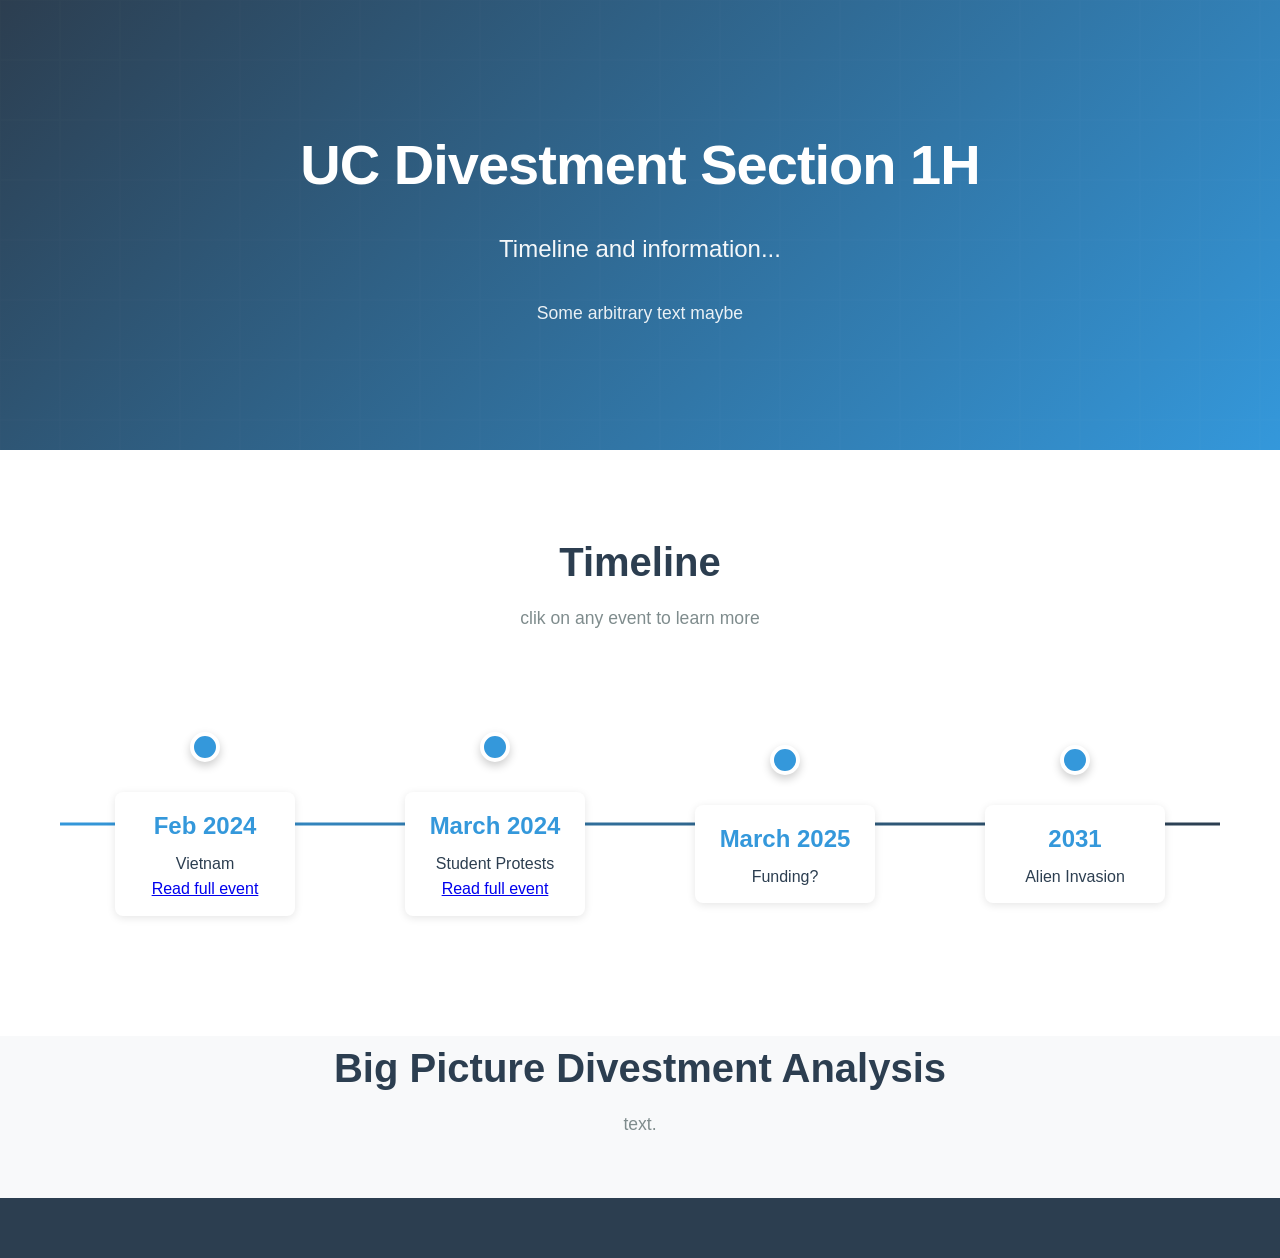
==== index.html @ b1de0f7b "test deploy" ====
<!doctype html>
<html lang="en">
  <head>
    <meta charset="UTF-8" />
    <link rel="icon" type="image/svg+xml" href="/vite.svg" />
    <meta name="viewport" content="width=device-width, initial-scale=1.0" />
    <title>UC Divestment History Project</title>
    <link rel="stylesheet" href="css/style.css" />
  </head>
  <body>
    <!-- Hero Section -->
    <section class="hero">
      <div class="hero-content">
        <h1 class="hero-title">UC Divestment Section 1H</h1>
        <h2 class="hero-subtitle">Timeline and information...</h2>
        <p class="hero-description">
          Some arbitrary text maybe
        </p>
      </div>
    </section>

    <!-- Timeline Section -->
    <section class="timeline-section">
      <div class="container">
        <h2 class="section-title">Timeline</h2>
        <p class="section-subtitle">clik on any event to learn more</p>

        <!-- Timeline Container -->
        <div class="timeline">
          <!-- Timeline Line -->
          <div class="timeline-line"></div>

          <!-- Timeline Events -->
          <div class="timeline-events">
            <!-- Event 1 -->
            <div class="timeline-event" data-year="2014" data-id="1">

              <div class="event-dot"></div>
              <div class="event-content">
                <div class="event-year">Feb 2024</div>
                <div class="event-title">Vietnam</div>
                <p class="event-description">
                 
                  <a href="events/Vietnam.html" class="event-link">Read full event</a>
                </p>
              </div>
            </div>

            <!-- Event 2 -->
            <div class="timeline-event" data-year="2015" data-id="2">
              <div class="event-dot"></div>
              <div class="event-content">
                <div class="event-year">March 2024</div>
                <div class="event-title">Student Protests</div>
                <p class="event-description">
                 
                  <a href="events/ucla-2024.html" class="event-link">Read full event</a>
                </p>
              </div>
            </div>

            <!-- Event 3 -->
            <div class="timeline-event" data-year="2016" data-id="3">
              <div class="event-dot"></div>
              <div class="event-content">
                <div class="event-year">March 2025</div>
                <div class="event-title">Funding?</div>
              </div>
            </div>

            <!-- Event 4 -->
            <div class="timeline-event" data-year="2017" data-id="4">
              <div class="event-dot"></div>
              <div class="event-content">
                <div class="event-year">2031</div>
                <div class="event-title">Alien Invasion</div>
              </div>
            </div>
          </div>
        </div>
      </div>
    </section>

    <!-- Modal for Event Details -->
    <div class="modal" id="eventModal">
      <div class="modal-content">
        <span class="modal-close">&times;</span>
        <h3 class="modal-title" id="modalTitle"></h3>
        <p class="modal-year" id="modalYear"></p>
        <div class="modal-body" id="modalBody"></div>
      </div>
    </div>

    
    <!-- Articles Section -->
    <section class="articles-section">
      <div class="container">
        <h2 class="section-title">Big Picture Divestment Analysis</h2>
        <p class="section-subtitle">text.</p>

        <div class="articles-grid">
          <!-- Article 1 -->
          
        </div>
      </div>
    </section>
    <!-- Footer -->
    <footer class="footer">
      <div class="container">
        <p></p>
      </div>
    </footer>

    <script src="js/script.js"></script>
  </body>
</html>
---- css/style.css ----
/* ===================================
   Global Styles & Reset
   =================================== */

* {
  margin: 0;
  padding: 0;
  box-sizing: border-box;
}

body {
  font-family: 'Segoe UI', Tahoma, Geneva, Verdana, sans-serif;
  line-height: 1.6;
  color: #333;
  background-color: #f8f9fa;
}

.container {
  max-width: 1200px;
  margin: 0 auto;
  padding: 0 20px;
}

/* ===================================
   Hero Section
   =================================== */

.hero {
  background: linear-gradient(135deg, #2c3e50 0%, #3498db 100%);
  color: white;
  padding: 120px 20px;
  text-align: center;
  position: relative;
  overflow: hidden;
}

.hero::before {
  content: '';
  position: absolute;
  top: 0;
  left: 0;
  right: 0;
  bottom: 0;
  background: url('data:image/svg+xml,<svg width="60" height="60" xmlns="http://www.w3.org/2000/svg"><rect width="60" height="60" fill="none" stroke="rgba(255,255,255,0.05)" stroke-width="1"/></svg>');
  opacity: 0.3;
}

.hero-content {
  position: relative;
  z-index: 1;
  max-width: 800px;
  margin: 0 auto;
}

.hero-title {
  font-size: 3.5rem;
  font-weight: 700;
  margin-bottom: 20px;
  letter-spacing: -1px;
}

.hero-subtitle {
  font-size: 1.5rem;
  font-weight: 300;
  margin-bottom: 30px;
  opacity: 0.95;
}

.hero-description {
  font-size: 1.1rem;
  line-height: 1.8;
  opacity: 0.9;
  max-width: 700px;
  margin: 0 auto;
}

/* ===================================
   Timeline Section
   =================================== */

.timeline-section {
  padding: 80px 20px;
  background-color: white;
}

.section-title {
  font-size: 2.5rem;
  text-align: center;
  color: #2c3e50;
  margin-bottom: 10px;
}

.section-subtitle {
  text-align: center;
  color: #7f8c8d;
  margin-bottom: 60px;
  font-size: 1.1rem;
}

/* Timeline Container */
.timeline {
  position: relative;
  padding: 40px 0;
  margin-top: 40px;
}

/* Horizontal Timeline Line */
.timeline-line {
  position: absolute;
  top: 50%;
  left: 0;
  right: 0;
  height: 3px;
  background: linear-gradient(90deg, #3498db 0%, #2c3e50 100%);
  transform: translateY(-50%);
  z-index: 1;
}

/* Timeline Events Container */
.timeline-events {
  display: flex;
  justify-content: space-between;
  align-items: center;
  position: relative;
  z-index: 2;
}

/* Individual Timeline Event */
.timeline-event {
  flex: 1;
  display: flex;
  flex-direction: column;
  align-items: center;
  cursor: pointer;
  transition: transform 0.3s ease;
  position: relative;
}

.timeline-event:hover {
  transform: translateY(-10px);
}

/* Event Dot (Circle) */
.event-dot {
  width: 30px;
  height: 30px;
  background-color: #3498db;
  border: 4px solid white;
  border-radius: 50%;
  box-shadow: 0 4px 10px rgba(0, 0, 0, 0.2);
  transition: all 0.3s ease;
  position: relative;
  z-index: 3;
}

.timeline-event:hover .event-dot {
  width: 40px;
  height: 40px;
  background-color: #2c3e50;
  box-shadow: 0 6px 20px rgba(0, 0, 0, 0.3);
}

.timeline-event.active .event-dot {
  width: 40px;
  height: 40px;
  background-color: #e74c3c;
  animation: pulse 1.5s infinite;
}

/* Event Content */
.event-content {
  margin-top: 30px;
  text-align: center;
  background-color: white;
  padding: 15px 20px;
  border-radius: 8px;
  box-shadow: 0 2px 8px rgba(0, 0, 0, 0.1);
  transition: all 0.3s ease;
  min-width: 180px;
}

.timeline-event:hover .event-content {
  box-shadow: 0 4px 16px rgba(0, 0, 0, 0.15);
  transform: scale(1.05);
}

.event-year {
  font-size: 1.5rem;
  font-weight: 700;
  color: #3498db;
  margin-bottom: 8px;
}

.event-title {
  font-size: 1rem;
  color: #2c3e50;
  font-weight: 500;
  line-height: 1.4;
}

/* Pulse Animation */
@keyframes pulse {
  0%, 100% {
    box-shadow: 0 6px 20px rgba(231, 76, 60, 0.4);
  }
  50% {
    box-shadow: 0 6px 30px rgba(231, 76, 60, 0.7);
  }
}

/* ===================================
   Modal Styles
   =================================== */

.modal {
  display: none;
  position: fixed;
  z-index: 1000;
  left: 0;
  top: 0;
  width: 100%;
  height: 100%;
  background-color: rgba(0, 0, 0, 0.6);
  animation: fadeIn 0.3s ease;
}

.modal.show {
  display: flex;
  justify-content: center;
  align-items: center;
}

.modal-content {
  background-color: white;
  padding: 40px;
  border-radius: 12px;
  max-width: 600px;
  width: 90%;
  max-height: 80vh;
  overflow-y: auto;
  position: relative;
  animation: slideIn 0.3s ease;
  box-shadow: 0 10px 40px rgba(0, 0, 0, 0.3);
}

.modal-close {
  position: absolute;
  top: 15px;
  right: 25px;
  font-size: 2rem;
  font-weight: 300;
  color: #7f8c8d;
  cursor: pointer;
  transition: color 0.3s ease;
  line-height: 1;
}

.modal-close:hover {
  color: #2c3e50;
}

.modal-title {
  font-size: 2rem;
  color: #2c3e50;
  margin-bottom: 10px;
  padding-right: 30px;
}

.modal-year {
  font-size: 1.3rem;
  color: #3498db;
  font-weight: 600;
  margin-bottom: 20px;
}

.modal-body {
  font-size: 1.05rem;
  line-height: 1.8;
  color: #555;
}

.modal-body p {
  margin-bottom: 15px;
}

/* Modal Animations */
@keyframes fadeIn {
  from {
    opacity: 0;
  }
  to {
    opacity: 1;
  }
}

@keyframes slideIn {
  from {
    transform: translateY(-50px);
    opacity: 0;
  }
  to {
    transform: translateY(0);
    opacity: 1;
  }
}

/* ===================================
   Footer
   =================================== */

.footer {
  background-color: #2c3e50;
  color: white;
  text-align: center;
  padding: 30px 20px;
  margin-top: 60px;
}

.footer p {
  opacity: 0.8;
  font-size: 0.95rem;
}

/* ===================================
   Responsive Design
   =================================== */

/* Tablet Styles */
@media (max-width: 768px) {
  .hero-title {
    font-size: 2.5rem;
  }

  .hero-subtitle {
    font-size: 1.2rem;
  }

  .hero-description {
    font-size: 1rem;
  }

  .section-title {
    font-size: 2rem;
  }

  /* Vertical Timeline on Mobile */
  .timeline {
    padding: 20px 0;
  }

  .timeline-line {
    top: 0;
    left: 30px;
    right: auto;
    width: 3px;
    height: 100%;
    transform: none;
  }

  .timeline-events {
    flex-direction: column;
    align-items: flex-start;
    gap: 40px;
  }

  .timeline-event {
    flex-direction: row;
    align-items: flex-start;
    width: 100%;
  }

  .timeline-event:hover {
    transform: translateX(10px);
  }

  .event-dot {
    flex-shrink: 0;
    margin-left: 15px;
  }

  .event-content {
    margin-top: 0;
    margin-left: 30px;
    text-align: left;
    min-width: auto;
    flex: 1;
  }

  .modal-content {
    padding: 30px 25px;
  }

  .modal-title {
    font-size: 1.6rem;
  }
}

/* Mobile Styles */
@media (max-width: 480px) {
  .hero {
    padding: 80px 20px;
  }

  .hero-title {
    font-size: 2rem;
  }

  .hero-subtitle {
    font-size: 1.1rem;
  }

  .timeline-section {
    padding: 50px 15px;
  }

  .section-title {
    font-size: 1.8rem;
  }

  .event-year {
    font-size: 1.3rem;
  }

  .event-title {
    font-size: 0.9rem;
  }

  .modal-content {
    padding: 25px 20px;
    width: 95%;
  }
}
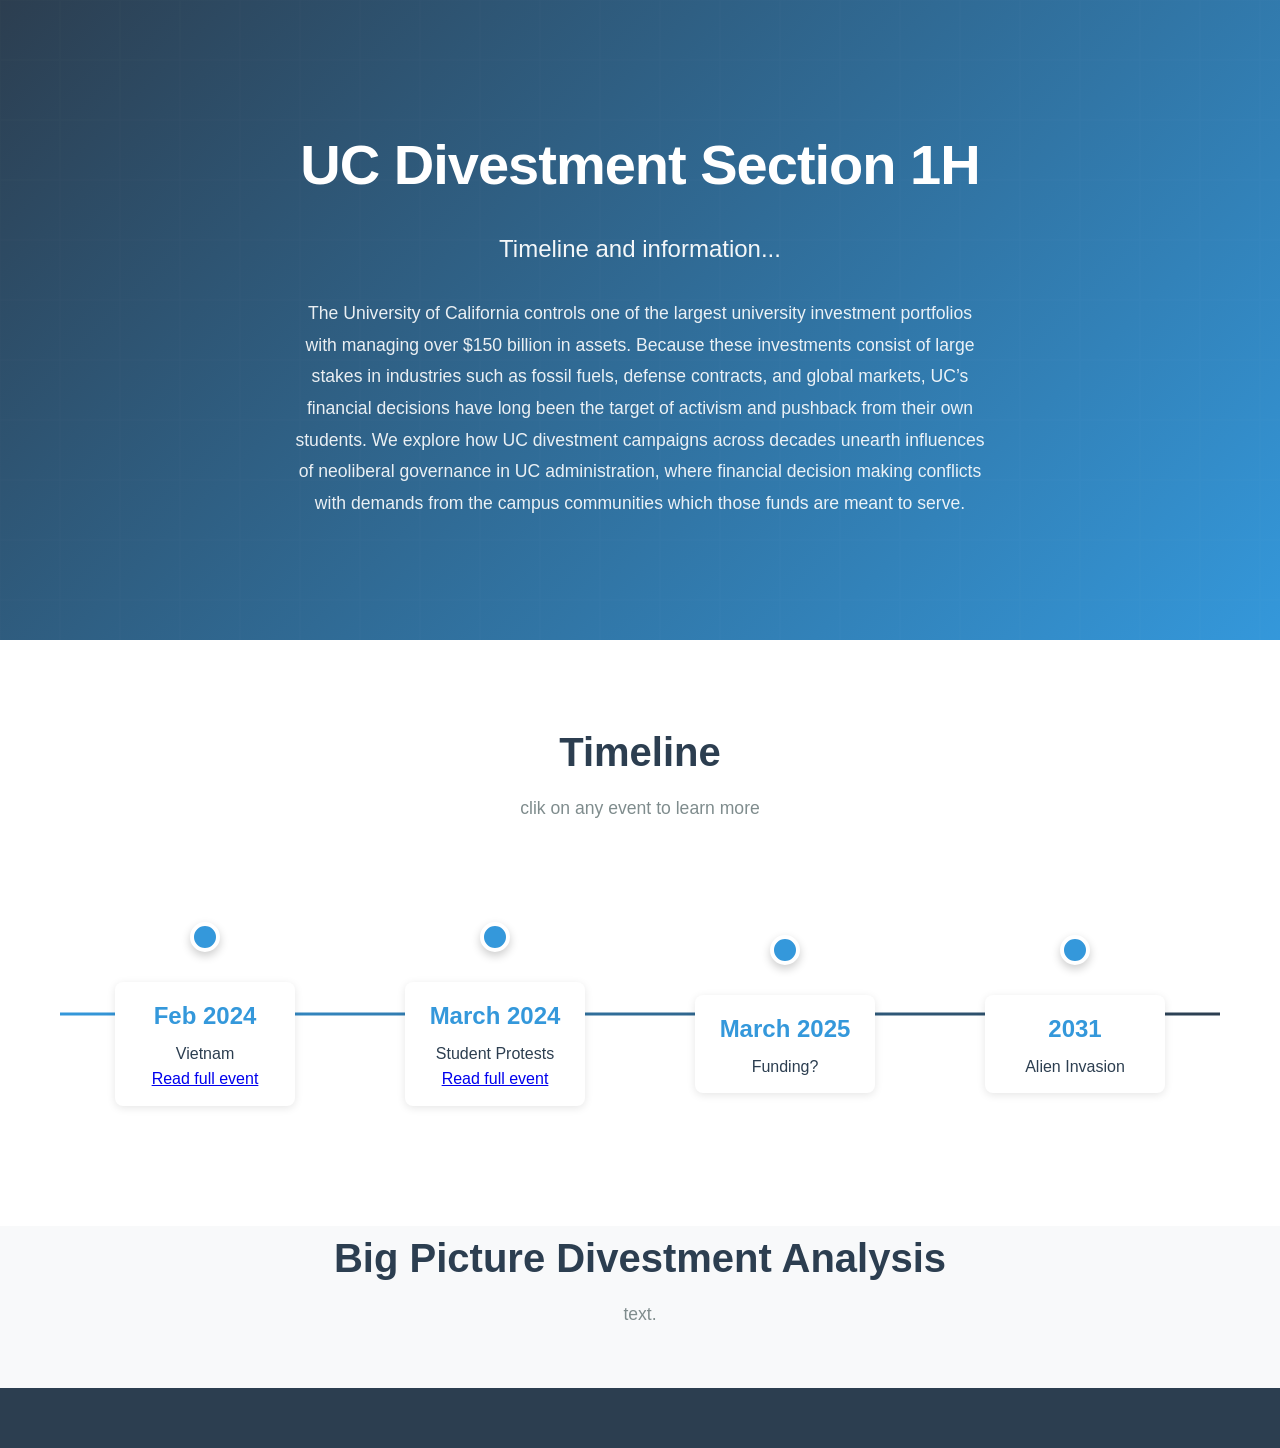
==== commit d4bf8ddb: "added a blurb" ====
--- a/index.html
+++ b/index.html
@@ -14,7 +14,9 @@
         <h1 class="hero-title">UC Divestment Section 1H</h1>
         <h2 class="hero-subtitle">Timeline and information...</h2>
         <p class="hero-description">
-          Some arbitrary text maybe
+          The University of California controls one of the largest university investment portfolios with managing over $150 billion in assets. 
+          Because these investments consist of large stakes in industries such as fossil fuels, defense contracts, and global markets, UC’s financial decisions have long been the target of activism and pushback from their own students. 
+          We explore how UC divestment campaigns across decades unearth influences of neoliberal governance in UC administration, where financial decision making conflicts with demands from the campus communities which those funds are meant to serve.
         </p>
       </div>
     </section>
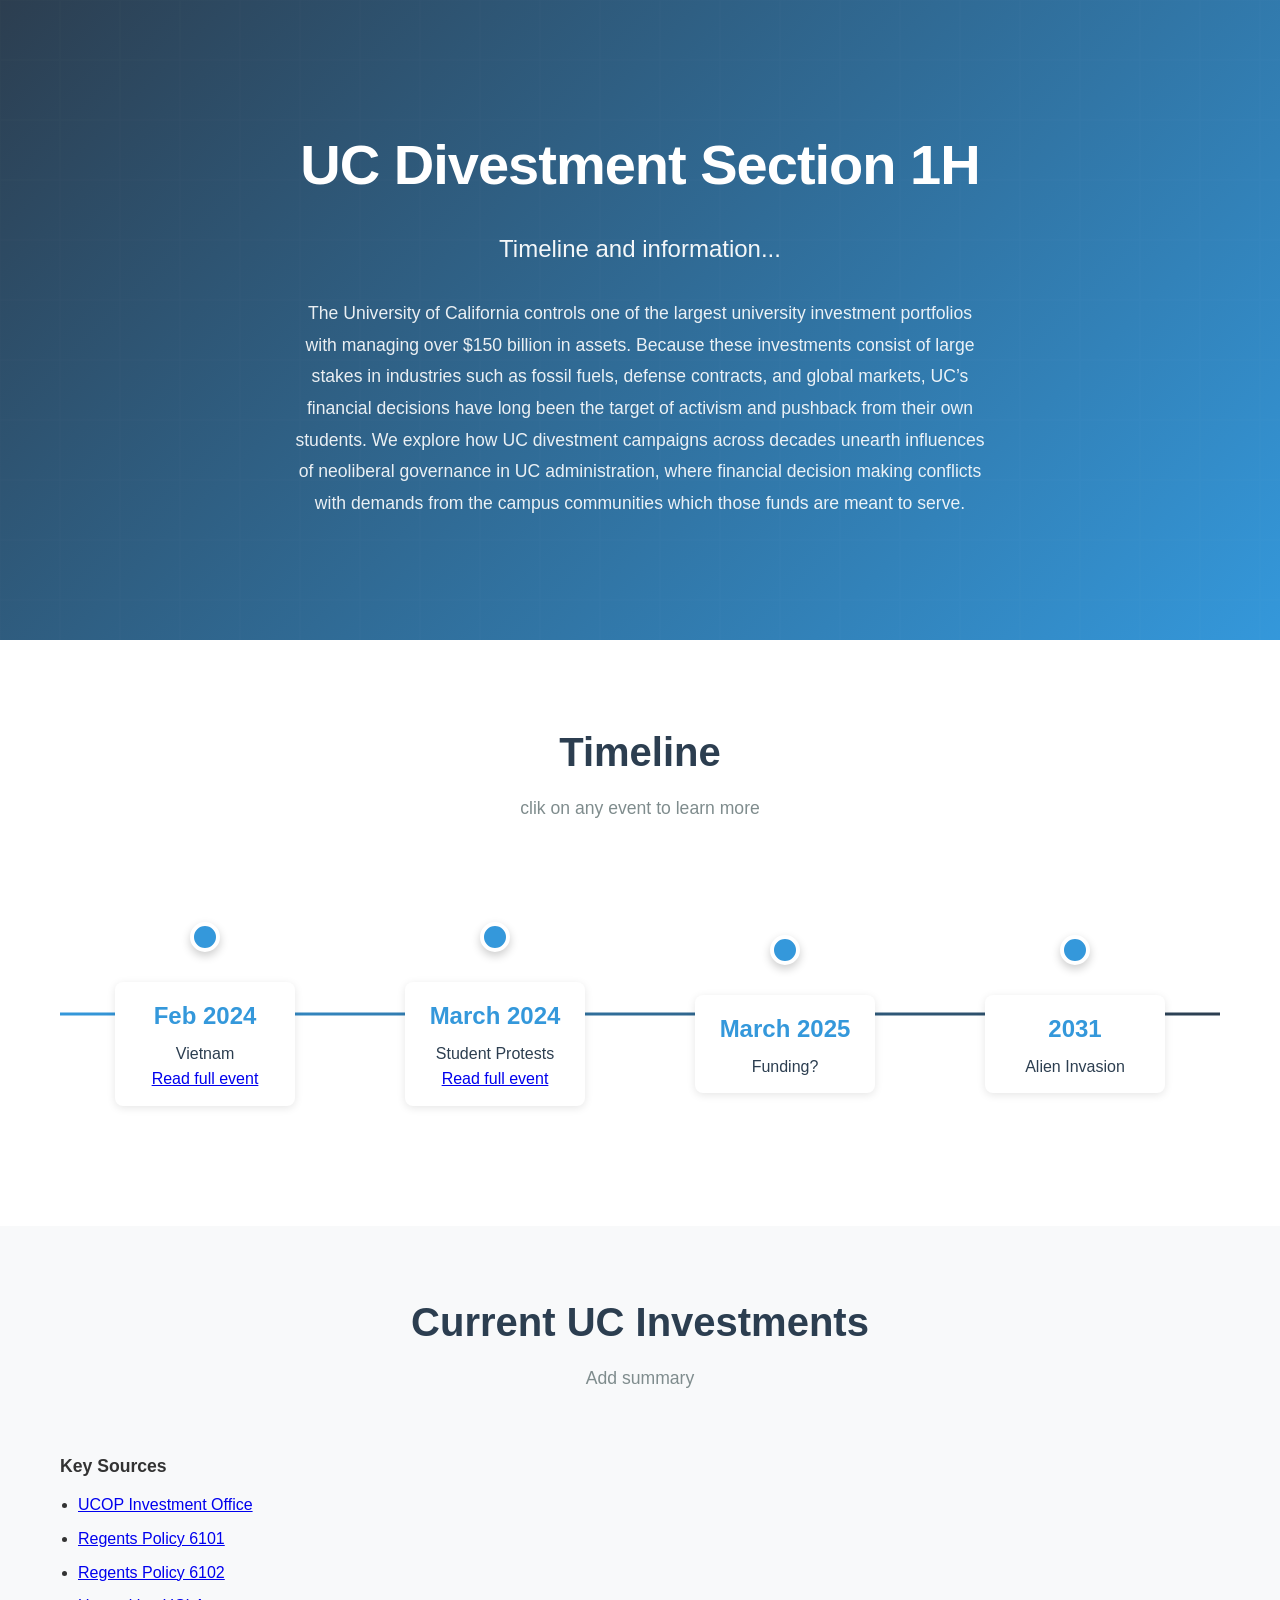
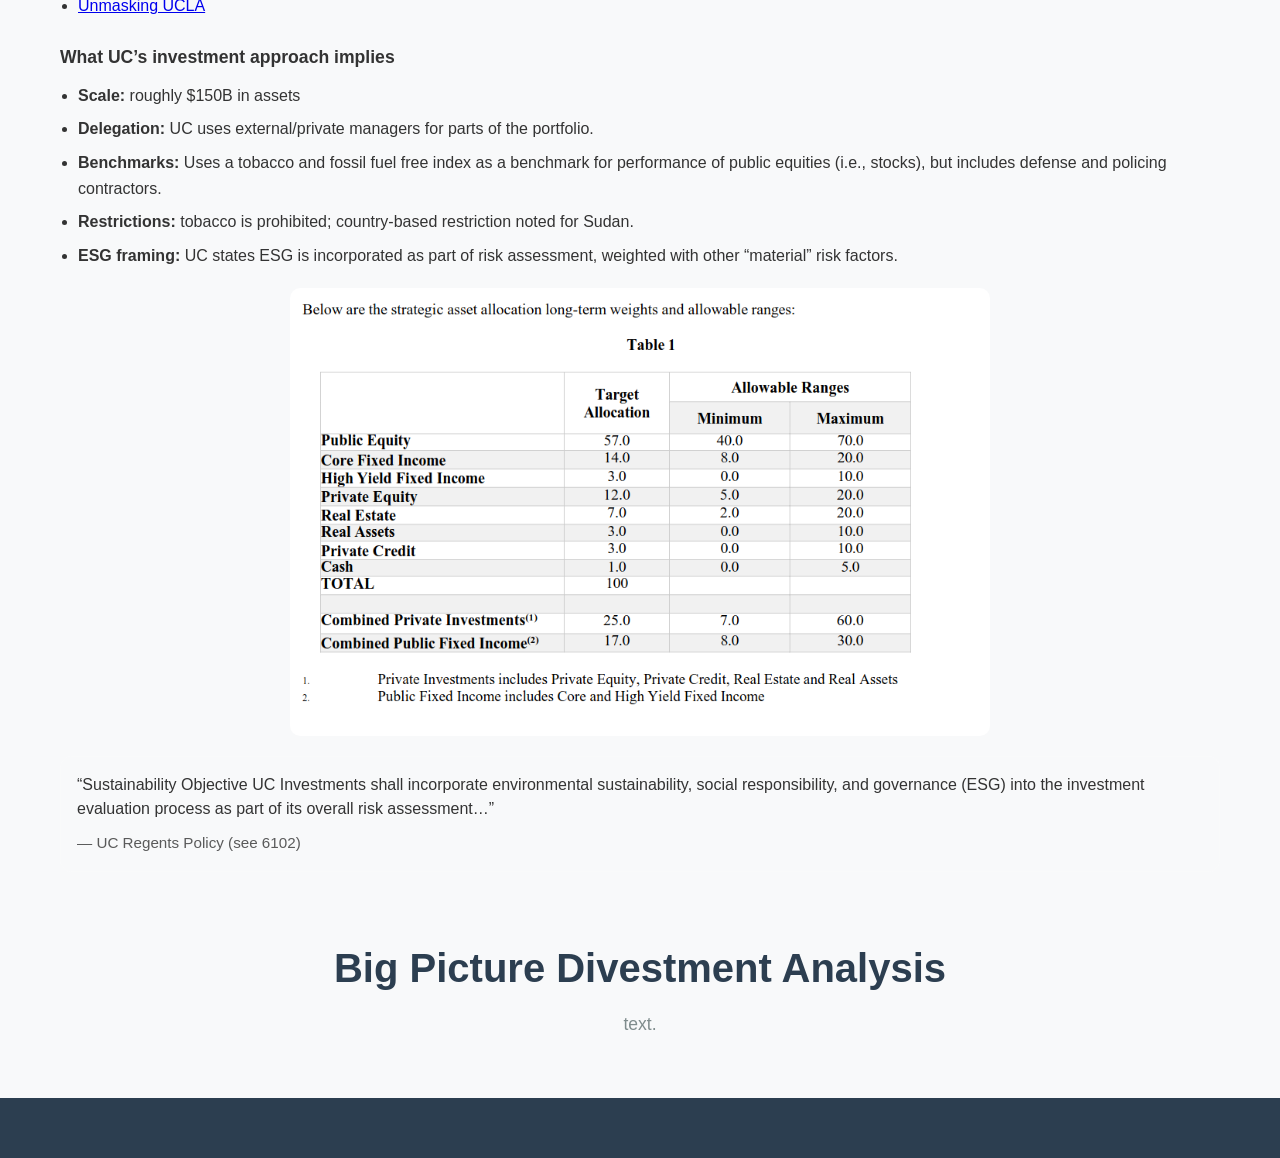
==== commit 44a960a2: "added current UC investments" ====
--- a/index.html
+++ b/index.html
@@ -56,7 +56,7 @@
                 <div class="event-title">Student Protests</div>
                 <p class="event-description">
                  
-                  <a href="events/ucla-2024.html" class="event-link">Read full event</a>
+                  <a href="events/Vietnam.html" class="event-link">Read full event</a>
                 </p>
               </div>
             </div>
@@ -93,6 +93,66 @@
       </div>
     </div>
 
+    <!-- Current UC Investments Section -->
+    <section class="investments-section" id="current-investments">
+      <div class="container">
+        <h2 class="section-title">Current UC Investments</h2>
+        <p class="section-subtitle">
+          Add summary
+        </p>
+
+        <div class="investments-sources">
+          <h3 class="mini-title">Key Sources</h3>
+          <ul class="source-list">
+            <li>
+              <a href="https://www.ucop.edu/investment-office/index.html" target="_blank" rel="noopener noreferrer">
+                UCOP Investment Office
+              </a>
+            </li>
+            <li>
+              <a href="https://regents.universityofcalifornia.edu/policies/6101.pdf" target="_blank" rel="noopener noreferrer">
+                Regents Policy 6101
+              </a>
+            </li>
+            <li>
+              <a href="https://regents.universityofcalifornia.edu/policies/6102.pdf" target="_blank" rel="noopener noreferrer">
+                Regents Policy 6102
+              </a>
+            </li>
+            <li>
+              <a href="https://unmaskingucla.org" target="_blank" rel="noopener noreferrer">
+                Unmasking UCLA
+              </a>
+            </li>
+          </ul>
+        </div>
+
+        <div class="investments-notes">
+          <h3 class="mini-title">What UC’s investment approach implies</h3>
+          <ul class="key-points">
+            <li><strong>Scale:</strong> roughly $150B in assets</li>
+            <li><strong>Delegation:</strong> UC uses external/private managers for parts of the portfolio.</li>
+            <li><strong>Benchmarks:</strong> Uses a tobacco and fossil fuel free index as a benchmark for performance of public equities (i.e., stocks), but includes defense and policing contractors.</li>
+            <li><strong>Restrictions:</strong> tobacco is prohibited; country-based restriction noted for Sudan.</li>
+            <li><strong>ESG framing:</strong> UC states ESG is incorporated as part of risk assessment, weighted with other “material” risk factors.</li>
+          </ul>
+          <img src="images/UCdivestlist.png" alt="CCCCC" class="article-image">
+
+
+          <div class="quote-box">
+            <p class="quote-text">
+              “Sustainability Objective UC Investments shall incorporate environmental sustainability, social responsibility,
+              and governance (ESG) into the investment evaluation process as part of its overall risk assessment…”
+            </p>
+            <p class="quote-cite">
+              — UC Regents Policy (see 6102)
+            </p>
+          </div>
+        </div>
+
+        
+      </div>
+    </section>
     
     <!-- Articles Section -->
     <section class="articles-section">
@@ -106,6 +166,9 @@
         </div>
       </div>
     </section>
+
+    
+
     <!-- Footer -->
     <footer class="footer">
       <div class="container">
--- a/css/style.css
+++ b/css/style.css
@@ -430,3 +430,86 @@
     width: 95%;
   }
 }
+
+
+.investments-section {
+  padding: 64px 0;
+}
+
+.mini-title {
+  margin: 24px 0 12px;
+  font-size: 1.1rem;
+}
+
+.source-list, .key-points {
+  margin: 10px 0 0;
+  padding-left: 18px;
+}
+
+.source-list li, .key-points li {
+  margin: 8px 0;
+}
+
+.quote-box {
+  margin-top: 18px;
+  padding: 16px;
+  border-radius: 12px;
+  border: 1px solid rgba(255, 255, 255, 0.12);
+  background: rgba(255, 255, 255, 0.04);
+}
+
+.quote-text {
+  margin: 0;
+  line-height: 1.5;
+}
+
+.quote-cite {
+  margin: 10px 0 0;
+  opacity: 0.8;
+  font-size: 0.95rem;
+}
+
+.table-wrap {
+  margin-top: 28px;
+}
+
+.table-scroll {
+  overflow-x: auto;
+  border-radius: 12px;
+  border: 1px solid rgba(255, 255, 255, 0.12);
+}
+
+.investments-table {
+  width: 100%;
+  border-collapse: collapse;
+  min-width: 720px; /* forces horizontal scroll on small screens */
+}
+
+.investments-table th,
+.investments-table td {
+  padding: 14px 14px;
+  vertical-align: top;
+  border-bottom: 1px solid rgba(255, 255, 255, 0.10);
+}
+
+.investments-table thead th {
+  position: sticky;
+  top: 0;
+  background: rgba(0, 0, 0, 0.35);
+  backdrop-filter: blur(6px);
+  text-align: left;
+}
+
+.table-note {
+  margin-top: 10px;
+  opacity: 0.8;
+  font-size: 0.95rem;
+}
+
+.article-image {
+  width: 100%;
+  max-width: 700px;
+  border-radius: 10px;
+  margin: 20px auto;
+  display: block;
+}
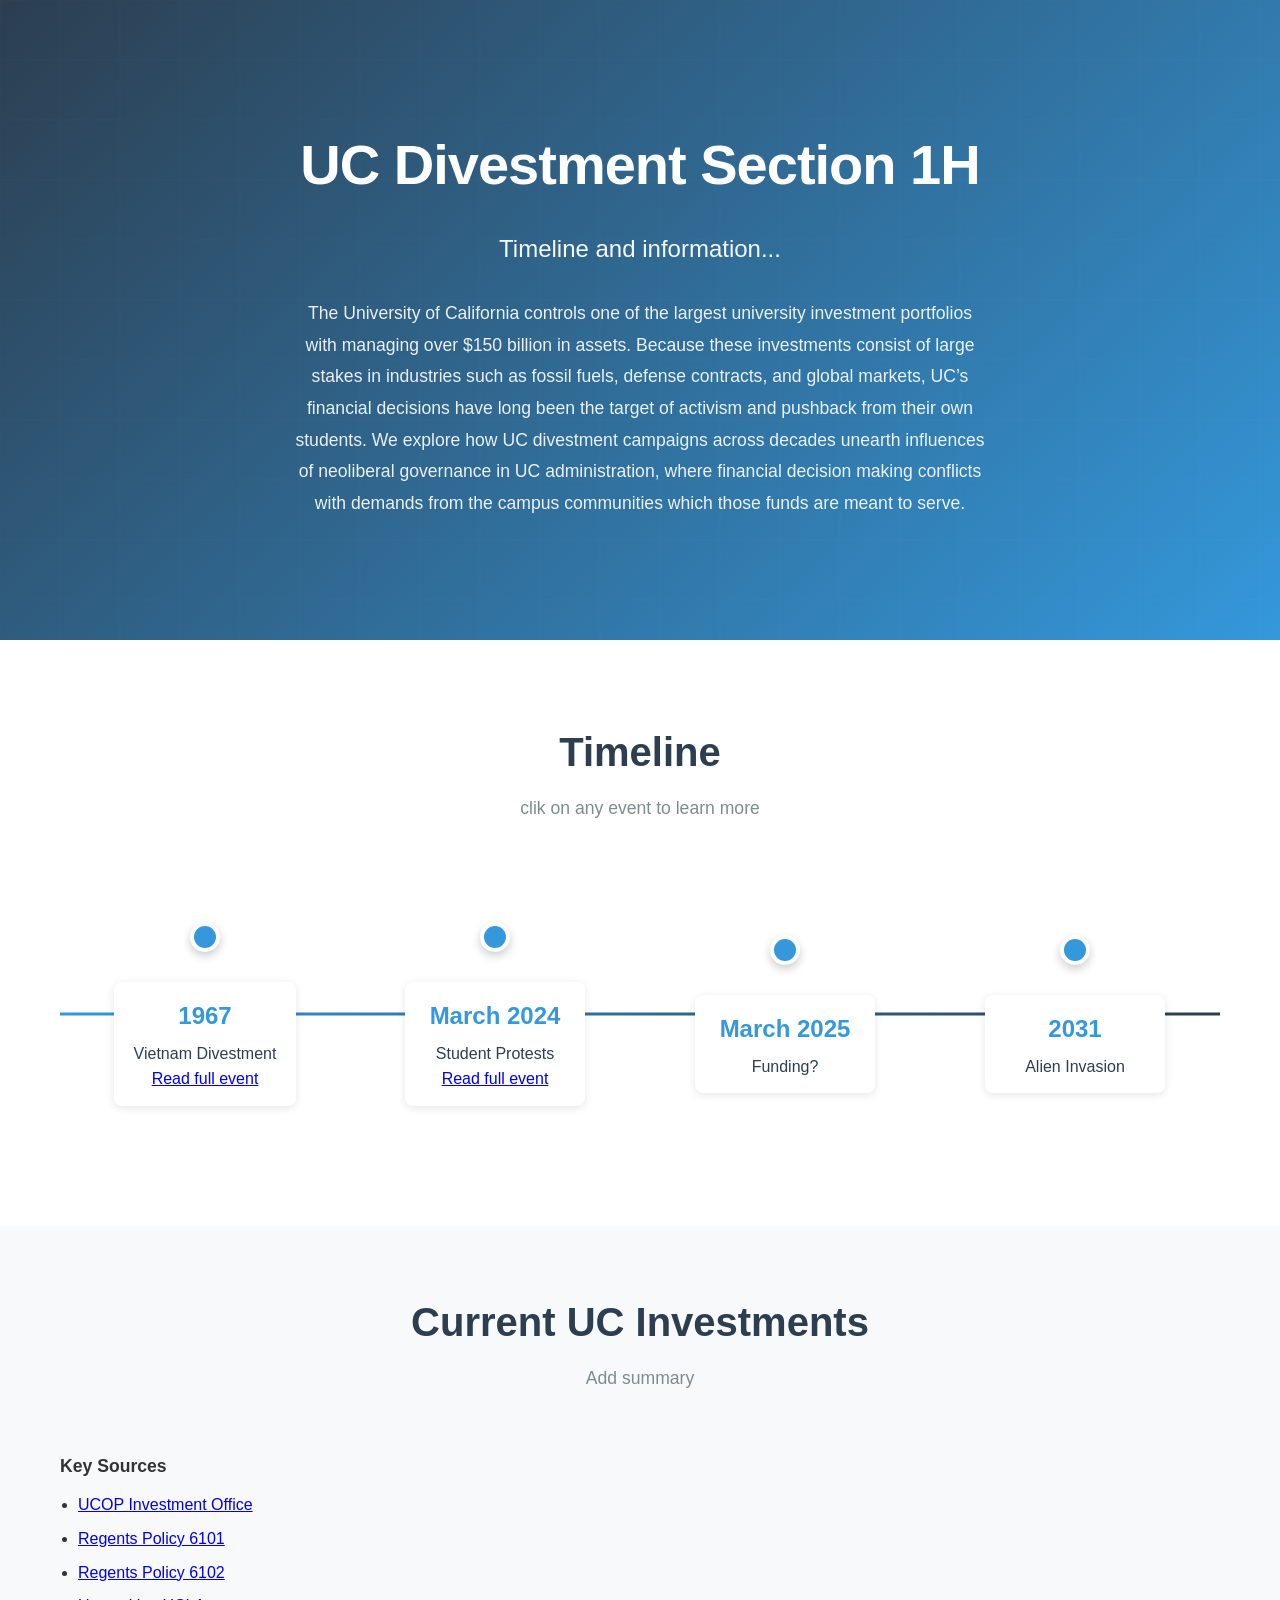
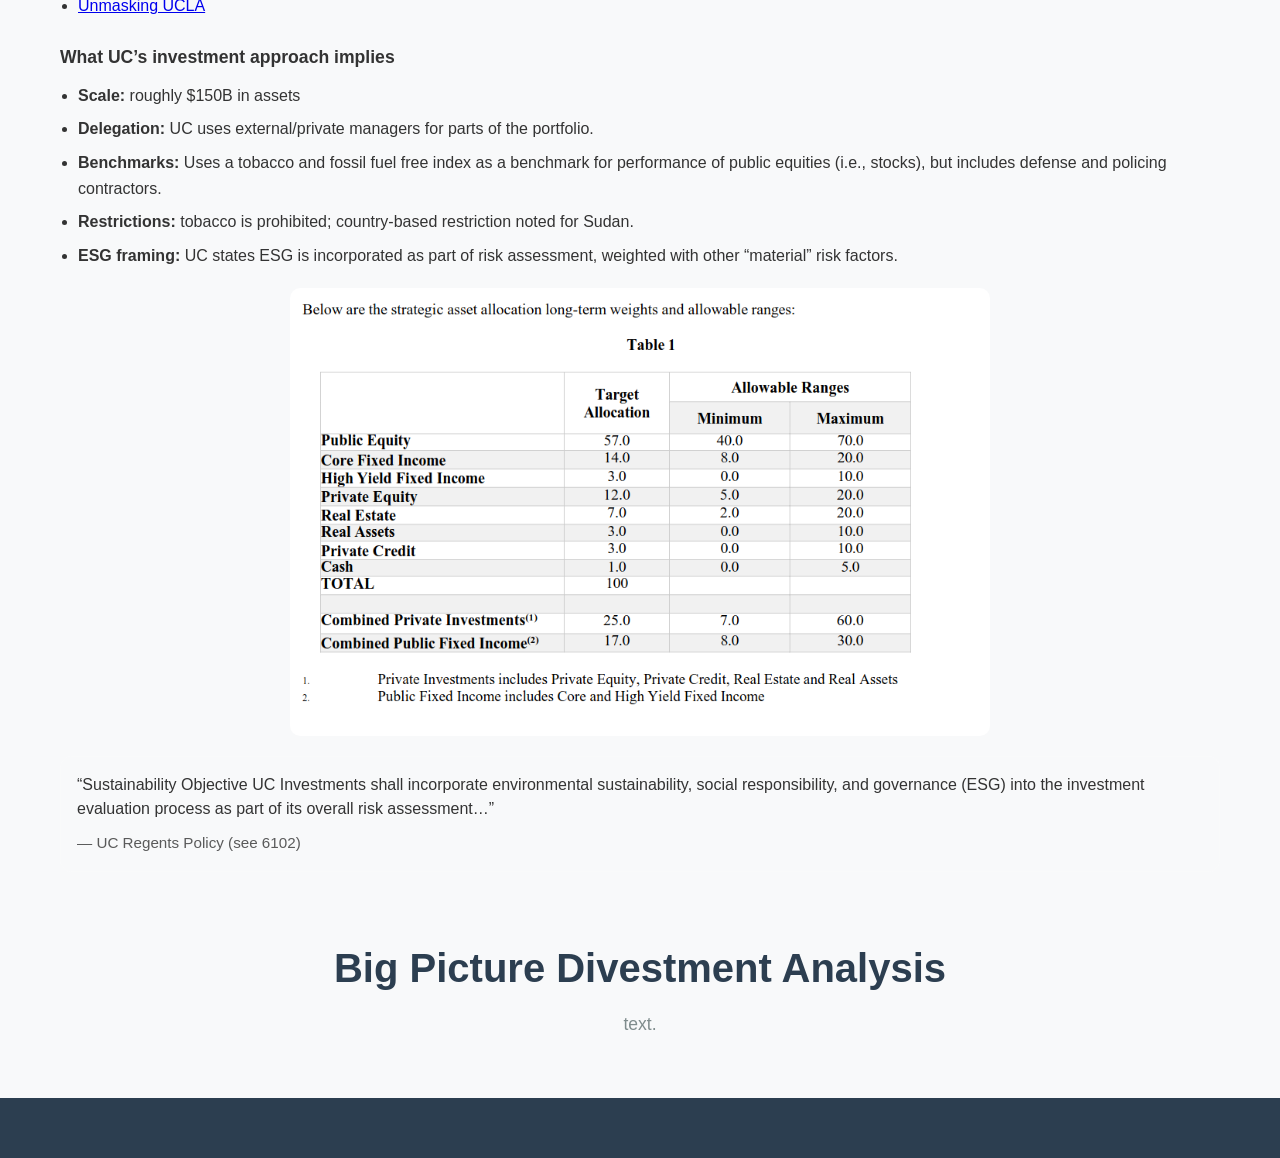
==== commit 17ba073c: "added vietnam page" ====
--- a/index.html
+++ b/index.html
@@ -39,8 +39,8 @@
 
               <div class="event-dot"></div>
               <div class="event-content">
-                <div class="event-year">Feb 2024</div>
-                <div class="event-title">Vietnam</div>
+                <div class="event-year">1967</div>
+                <div class="event-title">Vietnam Divestment</div>
                 <p class="event-description">
                  
                   <a href="events/Vietnam.html" class="event-link">Read full event</a>
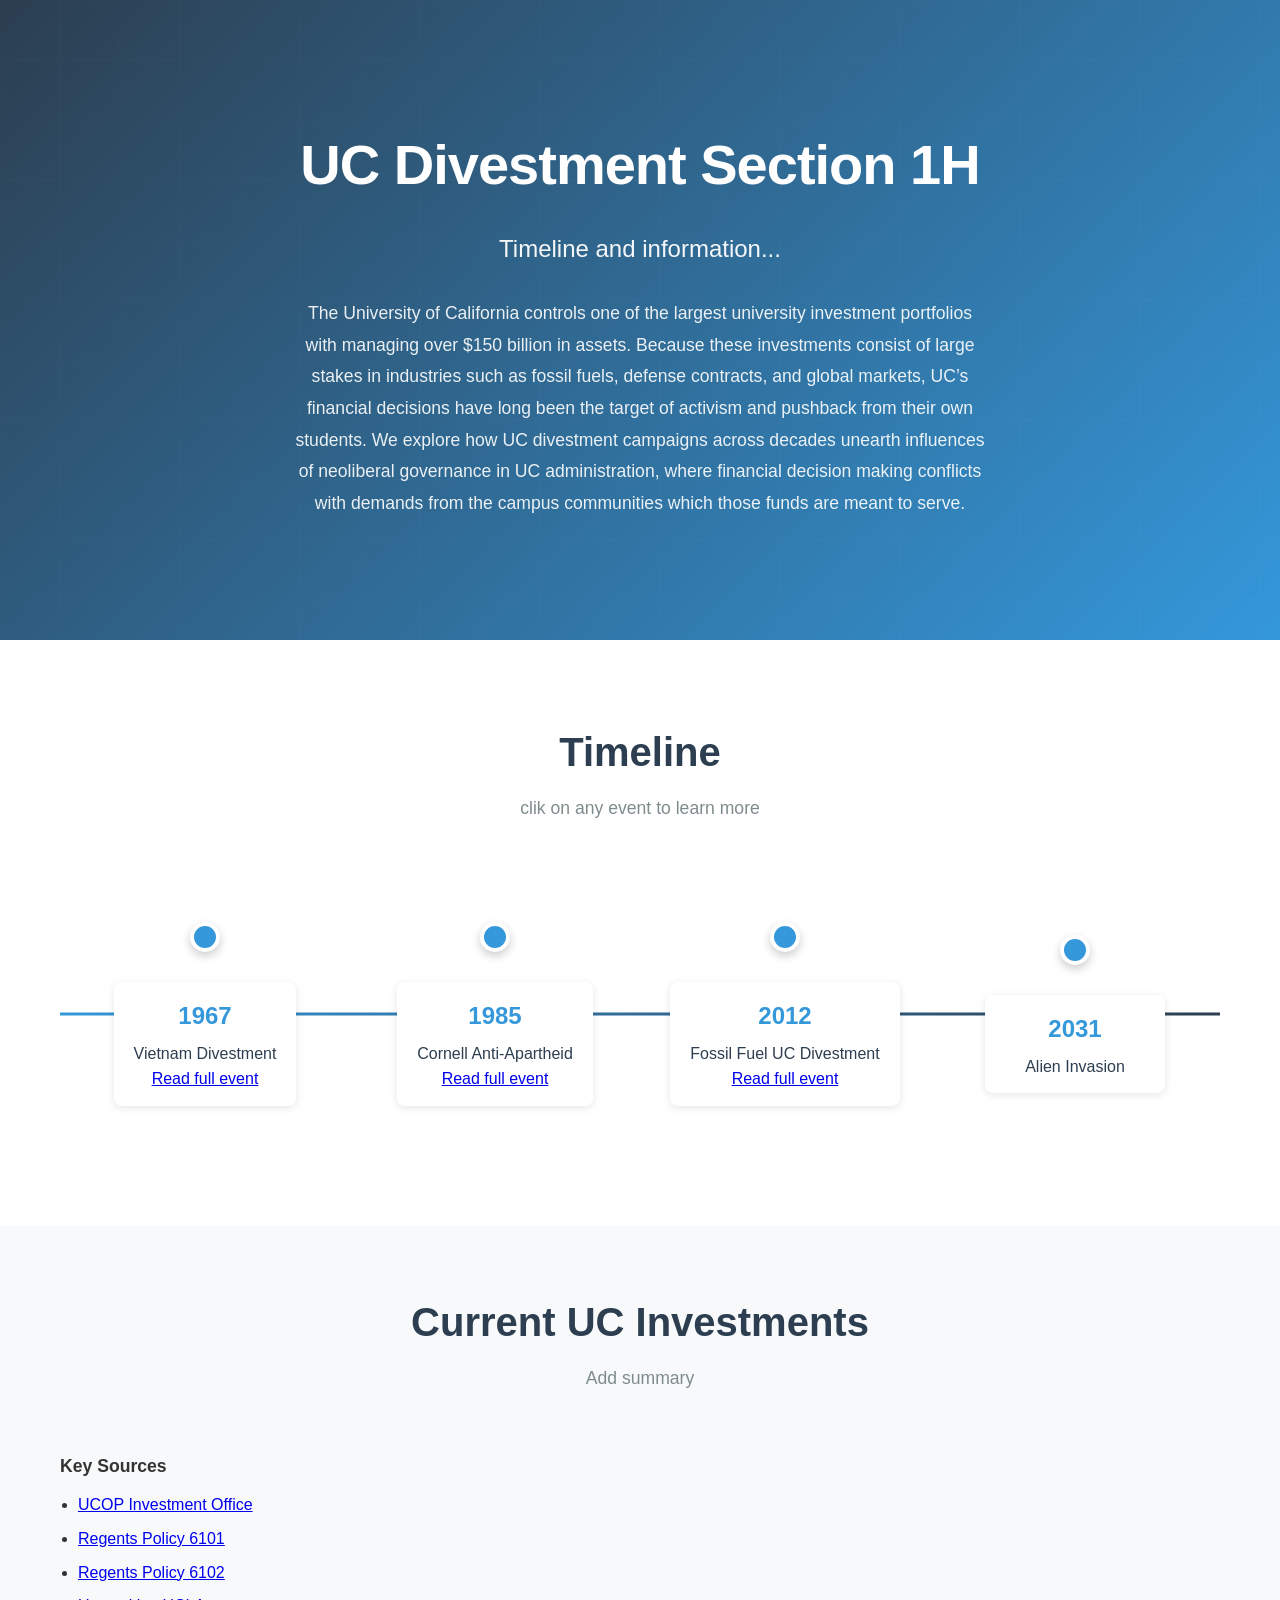
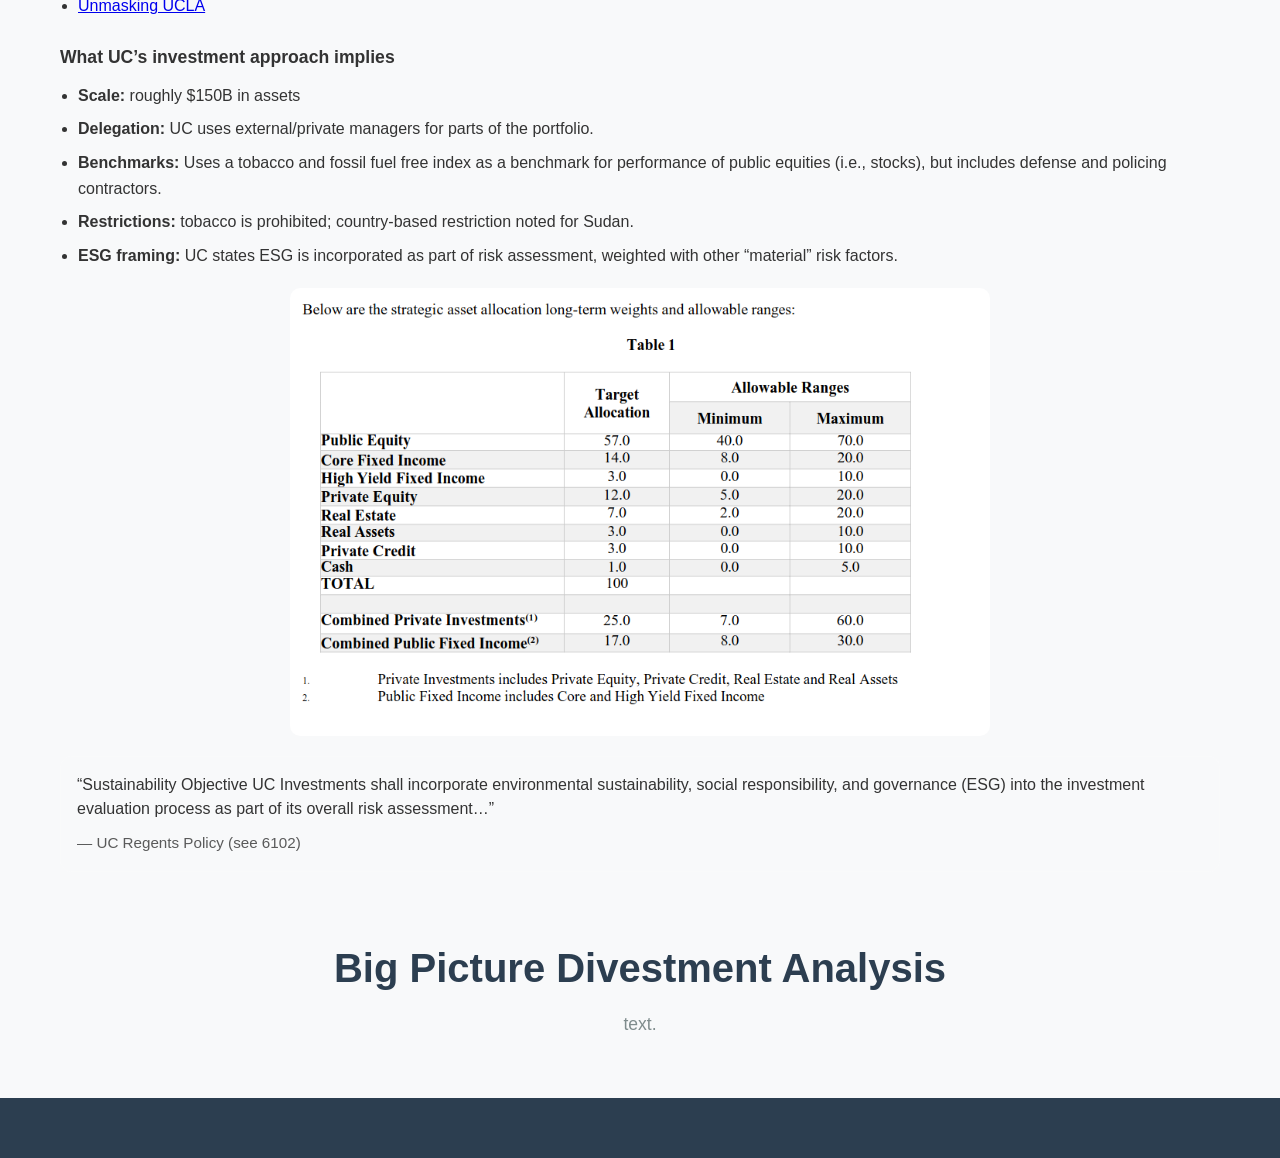
==== commit 386fea67: "added fossil and fornel" ====
--- a/index.html
+++ b/index.html
@@ -52,11 +52,11 @@
             <div class="timeline-event" data-year="2015" data-id="2">
               <div class="event-dot"></div>
               <div class="event-content">
-                <div class="event-year">March 2024</div>
-                <div class="event-title">Student Protests</div>
+                <div class="event-year">1985</div>
+                <div class="event-title">Cornell Anti-Apartheid </div>
                 <p class="event-description">
                  
-                  <a href="events/Vietnam.html" class="event-link">Read full event</a>
+                  <a href="events/Cornell.html" class="event-link">Read full event</a>
                 </p>
               </div>
             </div>
@@ -65,8 +65,12 @@
             <div class="timeline-event" data-year="2016" data-id="3">
               <div class="event-dot"></div>
               <div class="event-content">
-                <div class="event-year">March 2025</div>
-                <div class="event-title">Funding?</div>
+                <div class="event-year">2012</div>
+                <div class="event-title">Fossil Fuel UC Divestment</div>
+                <p class="event-description">
+                 
+                  <a href="events/Fossil.html" class="event-link">Read full event</a>
+                </p>
               </div>
             </div>
 
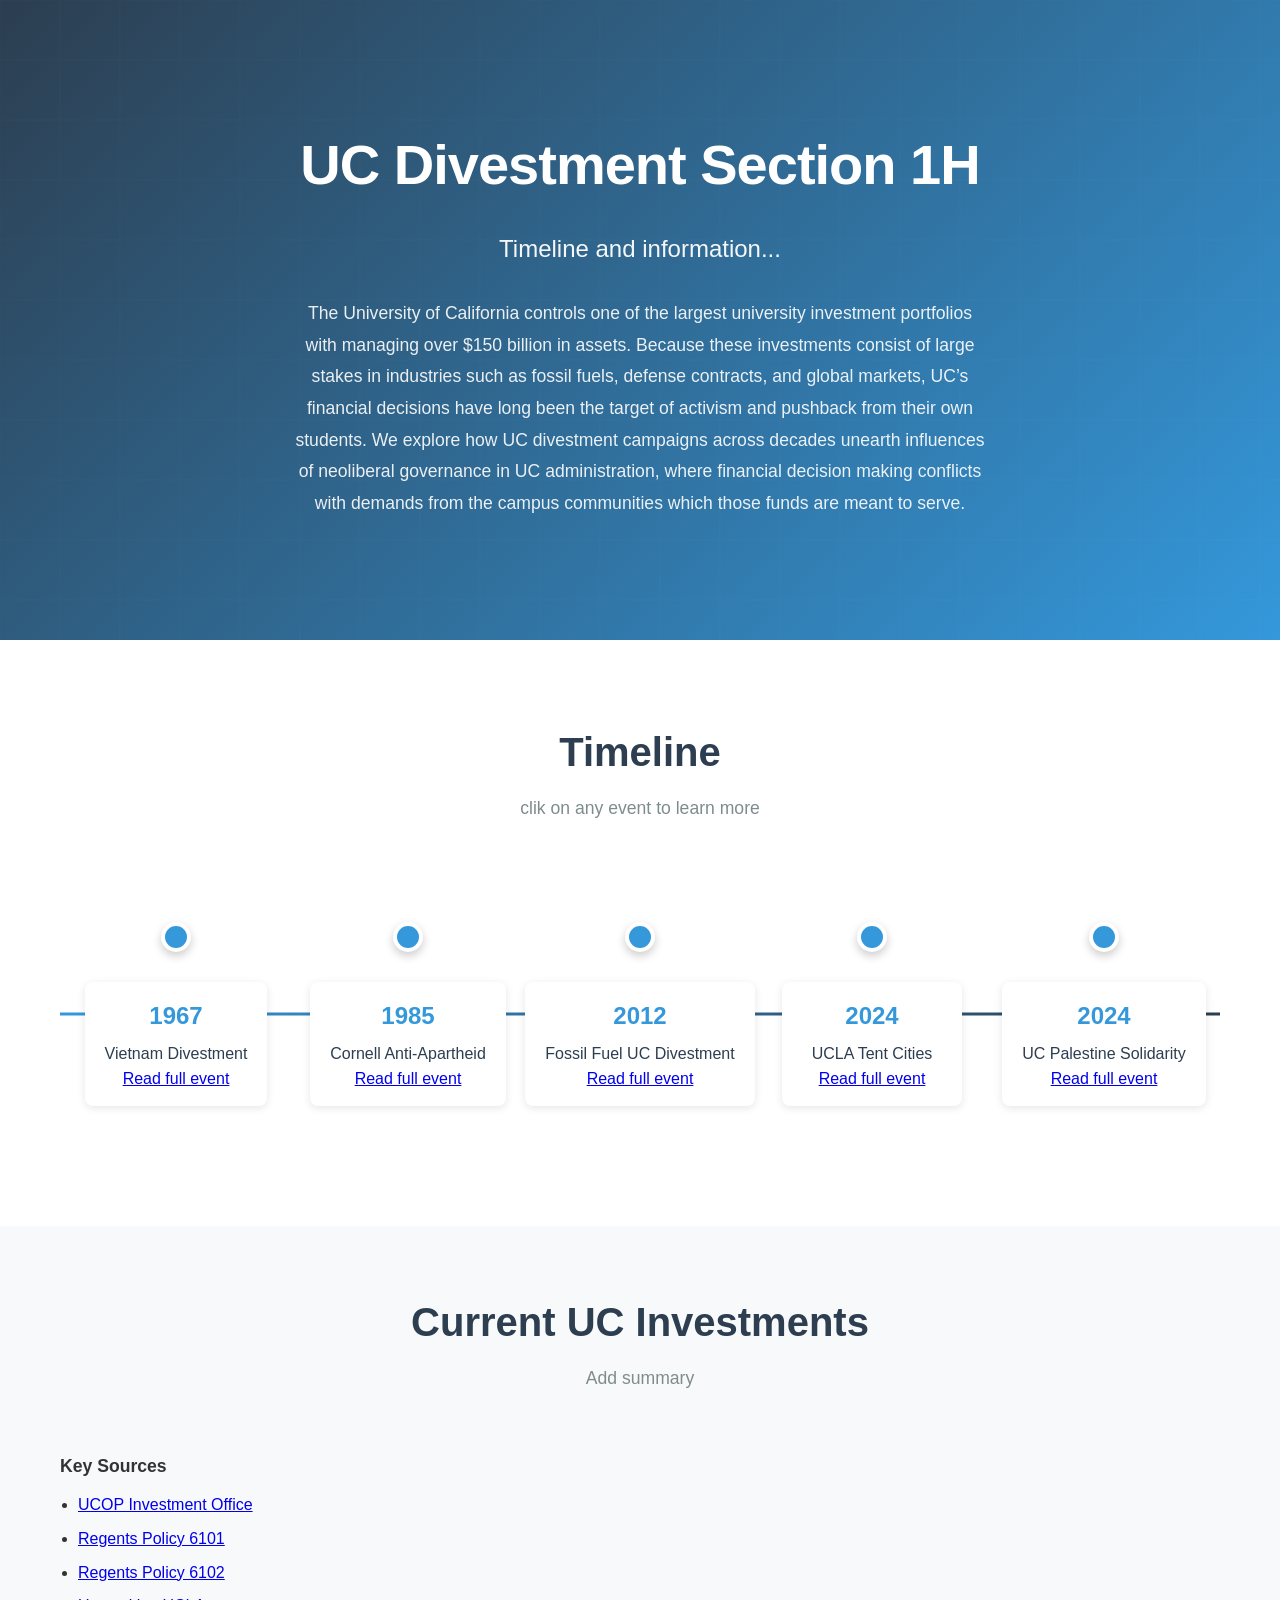
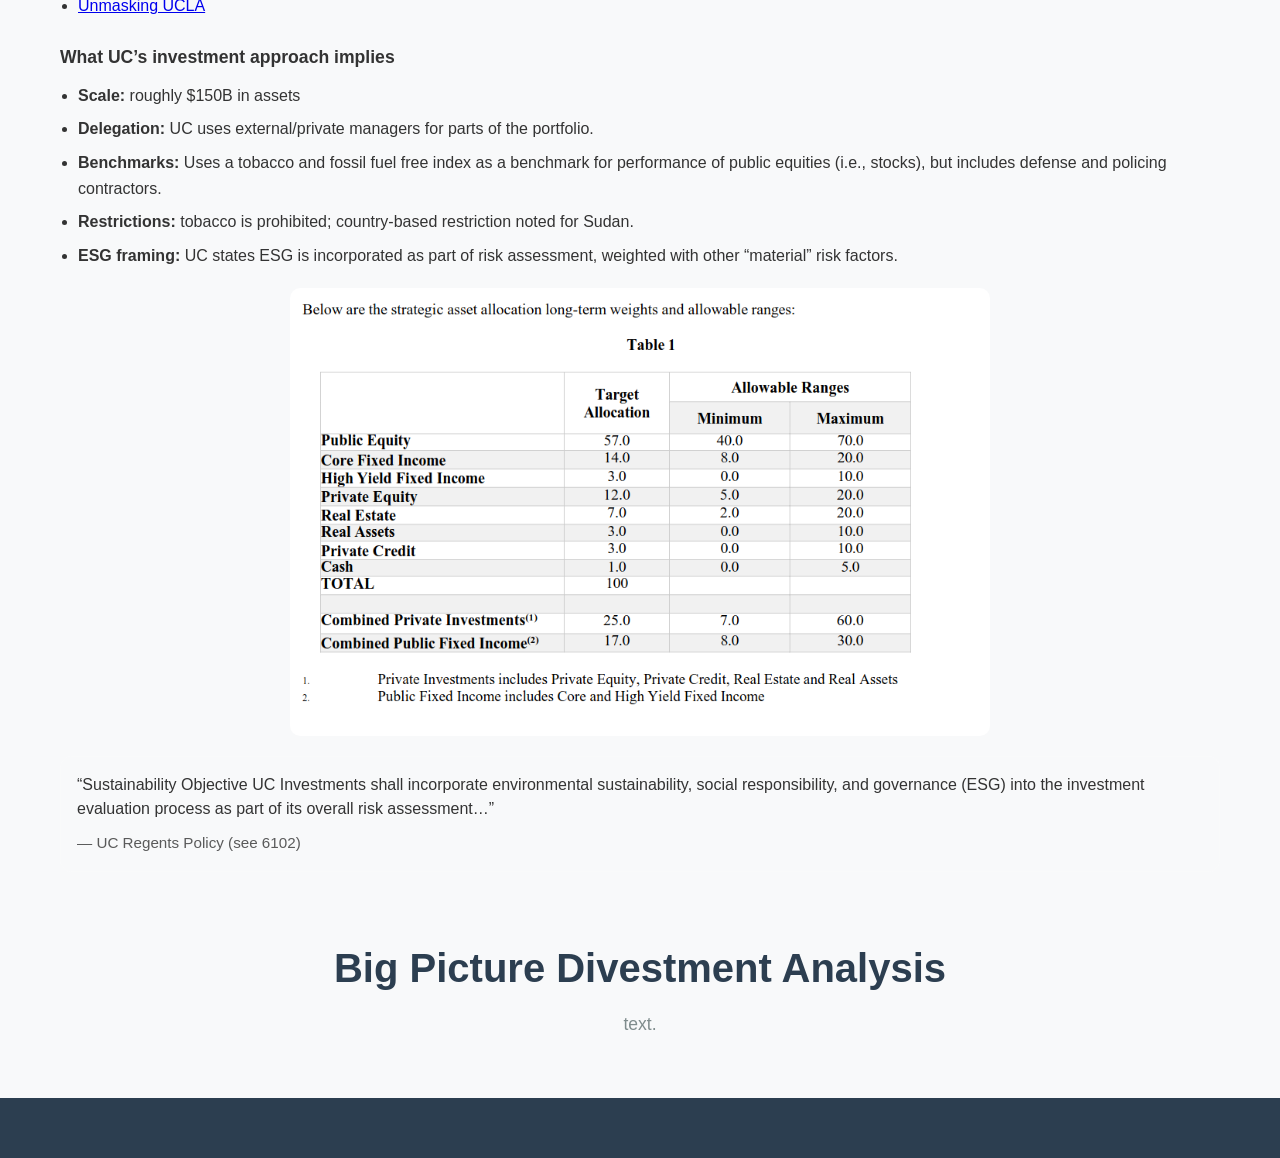
==== commit 7862e8e6: "encampment" ====
--- a/index.html
+++ b/index.html
@@ -75,11 +75,26 @@
             </div>
 
             <!-- Event 4 -->
-            <div class="timeline-event" data-year="2017" data-id="4">
-              <div class="event-dot"></div>
-              <div class="event-content">
-                <div class="event-year">2031</div>
-                <div class="event-title">Alien Invasion</div>
+            <div class="timeline-event" data-year="2024" data-id="4">
+              <div class="event-dot"></div>
+              <div class="event-content">
+                <div class="event-year">2024</div>
+                <div class="event-title">UCLA Tent Cities</div>
+                <p class="event-description">
+                 
+                  <a href="events/Tent.html" class="event-link">Read full event</a>
+                </p>
+              </div>
+            </div>
+            <div class="timeline-event" data-year="2024" data-id="5">
+              <div class="event-dot"></div>
+              <div class="event-content">
+                <div class="event-year">2024</div>
+                <div class="event-title">UC Palestine Solidarity</div>
+                <p class="event-description">
+                 
+                  <a href="events/Palestine.html" class="event-link">Read full event</a>
+                </p>
               </div>
             </div>
           </div>
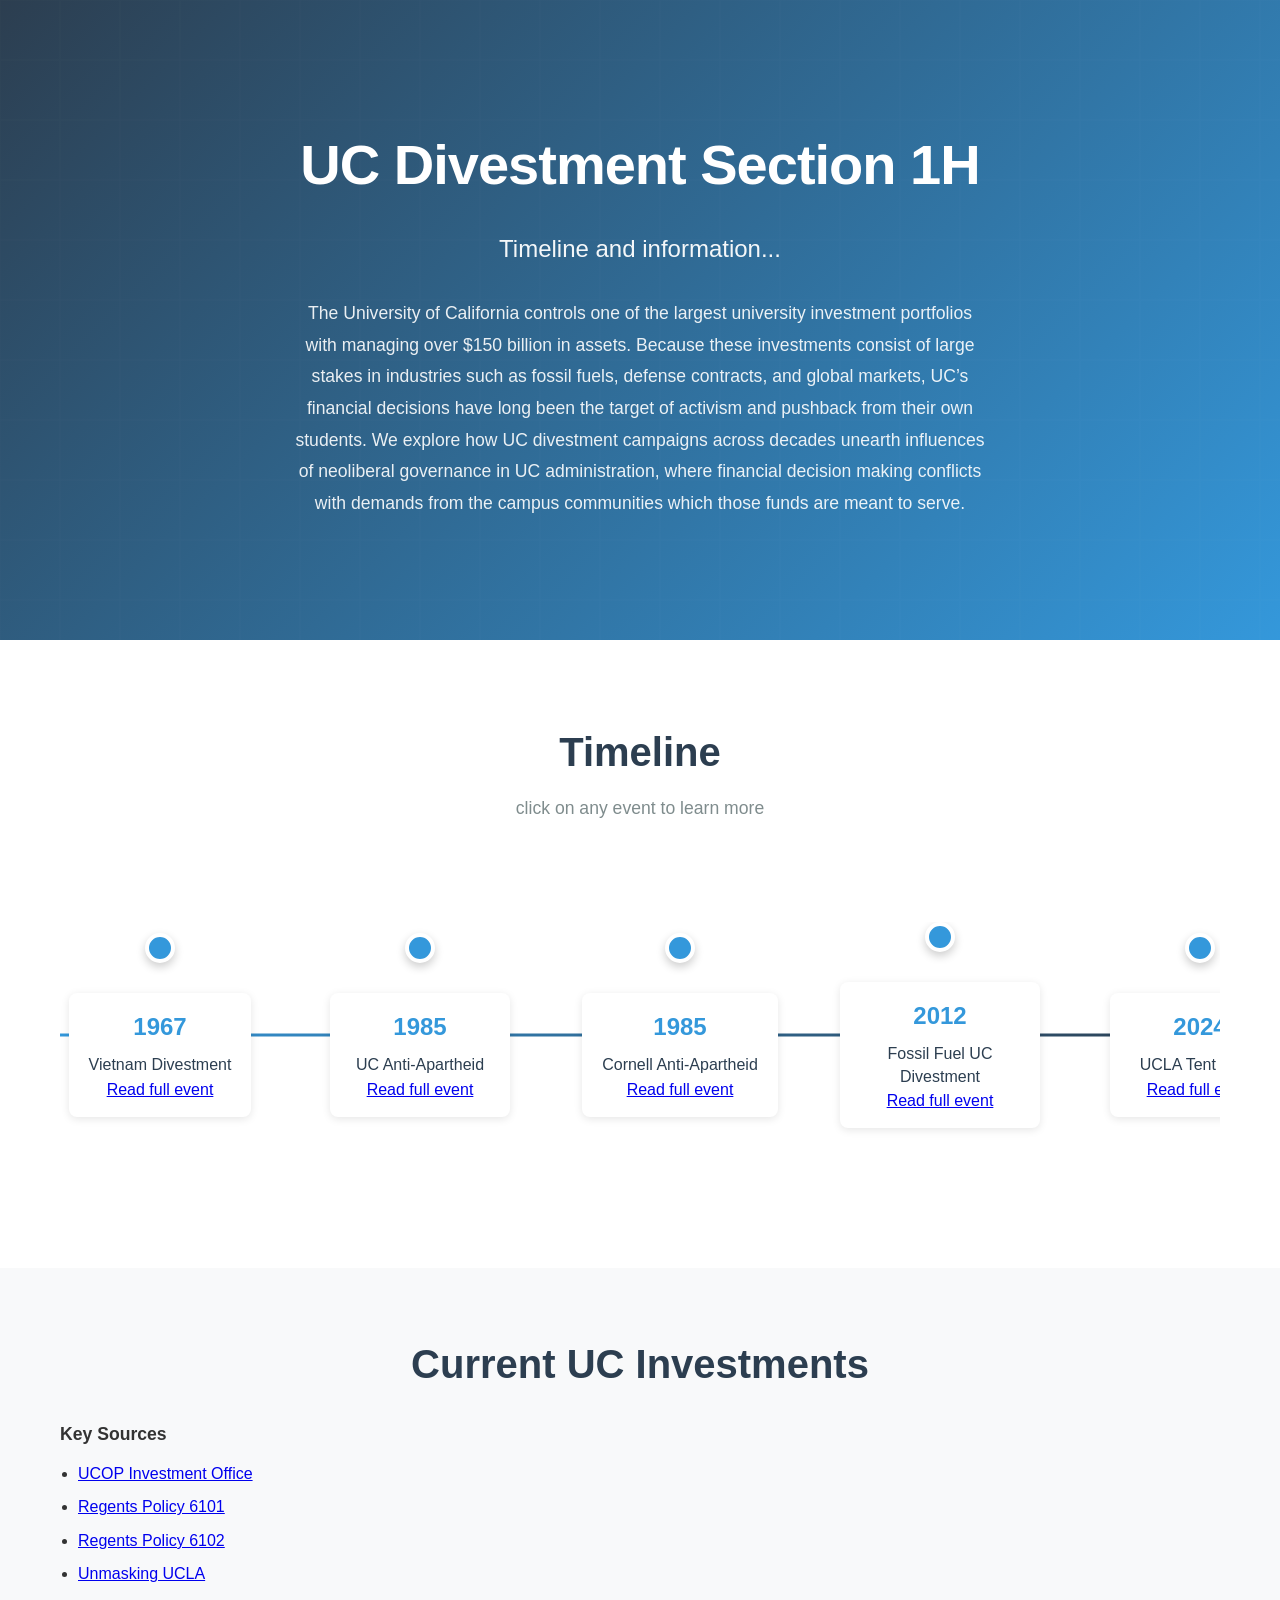
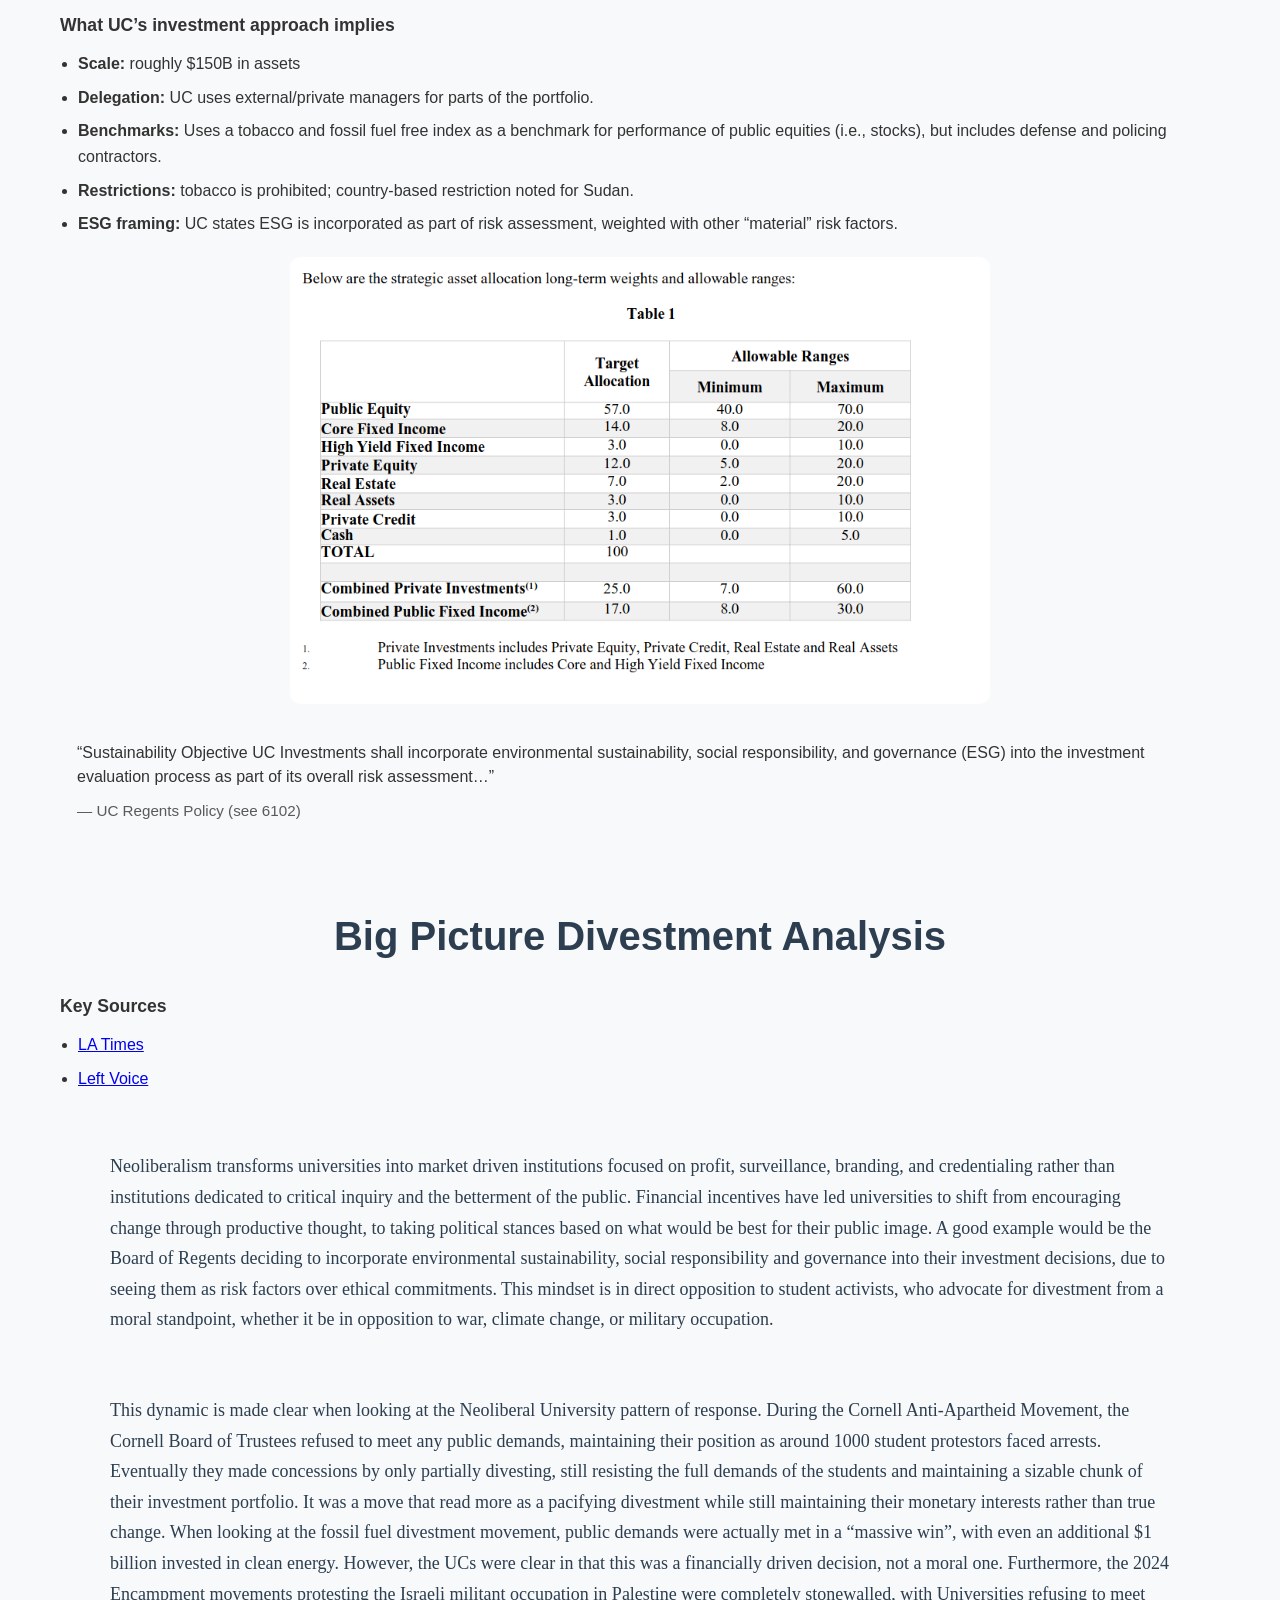
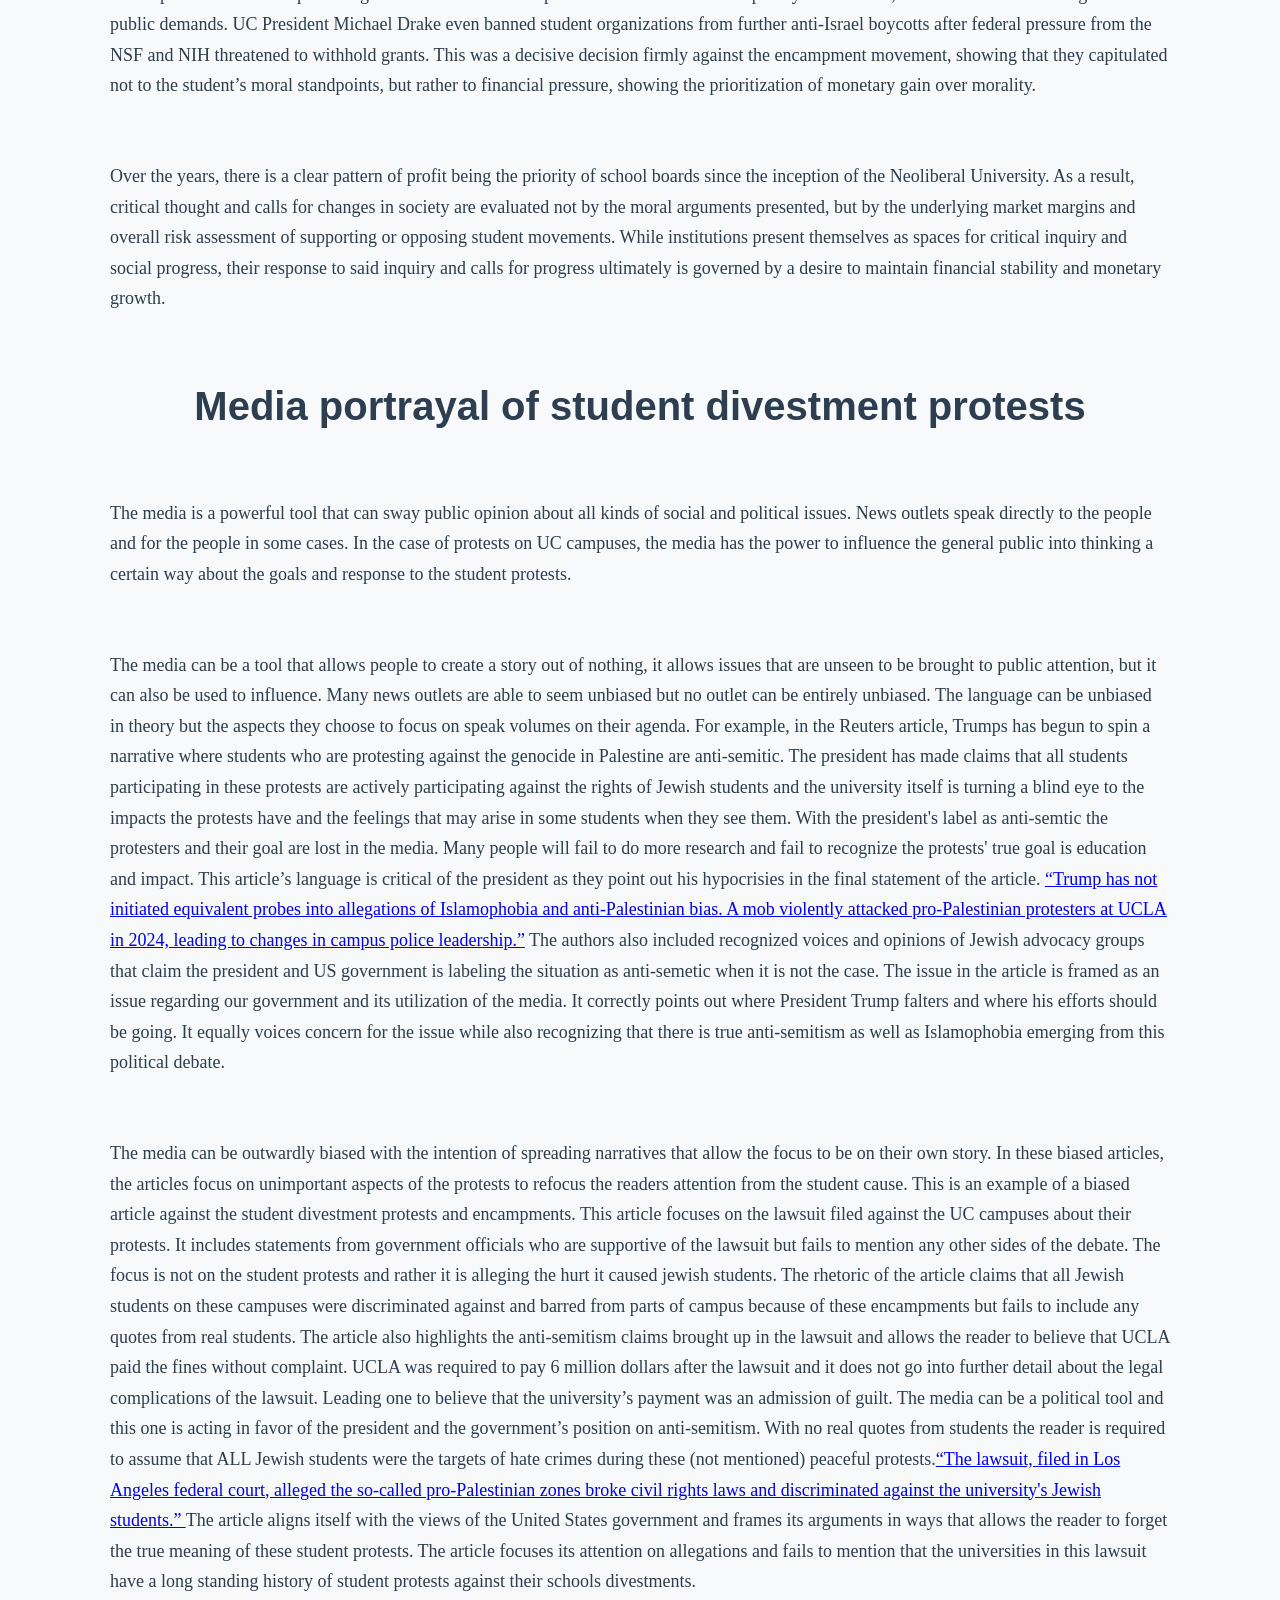
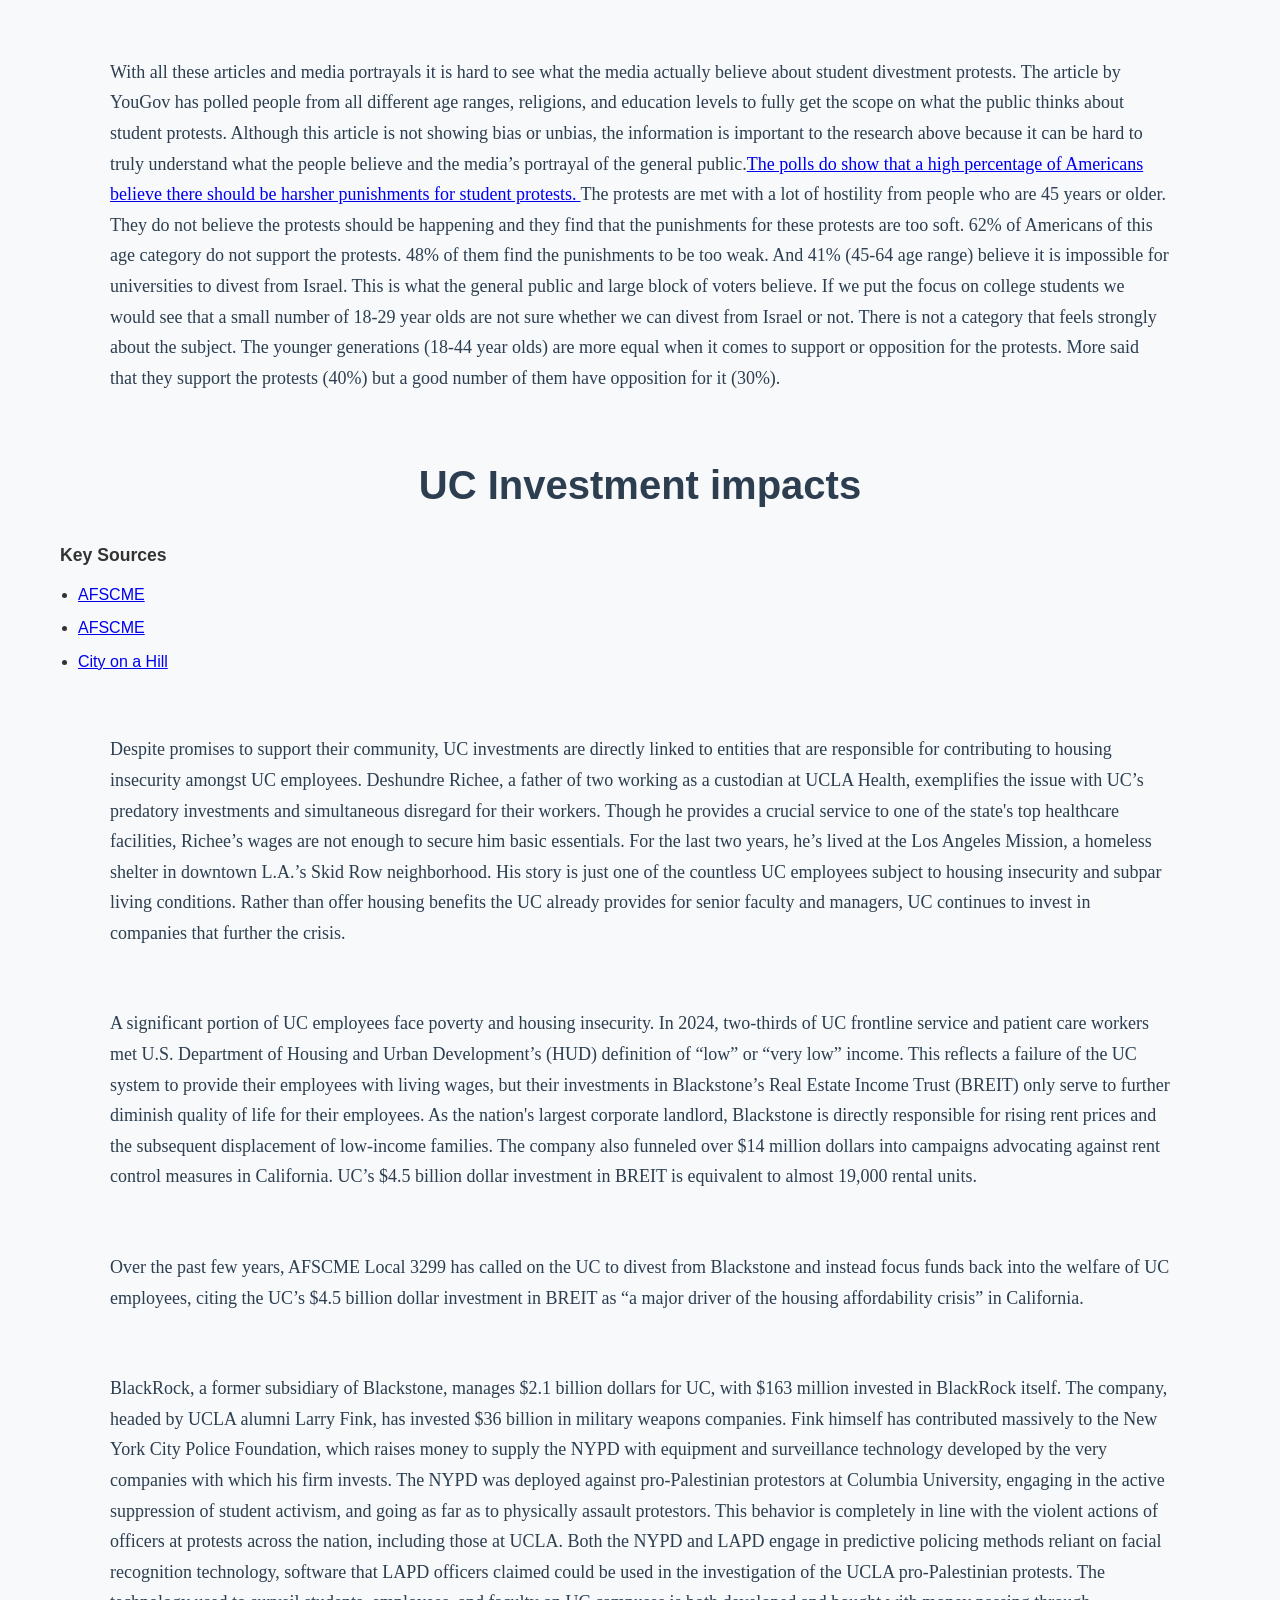
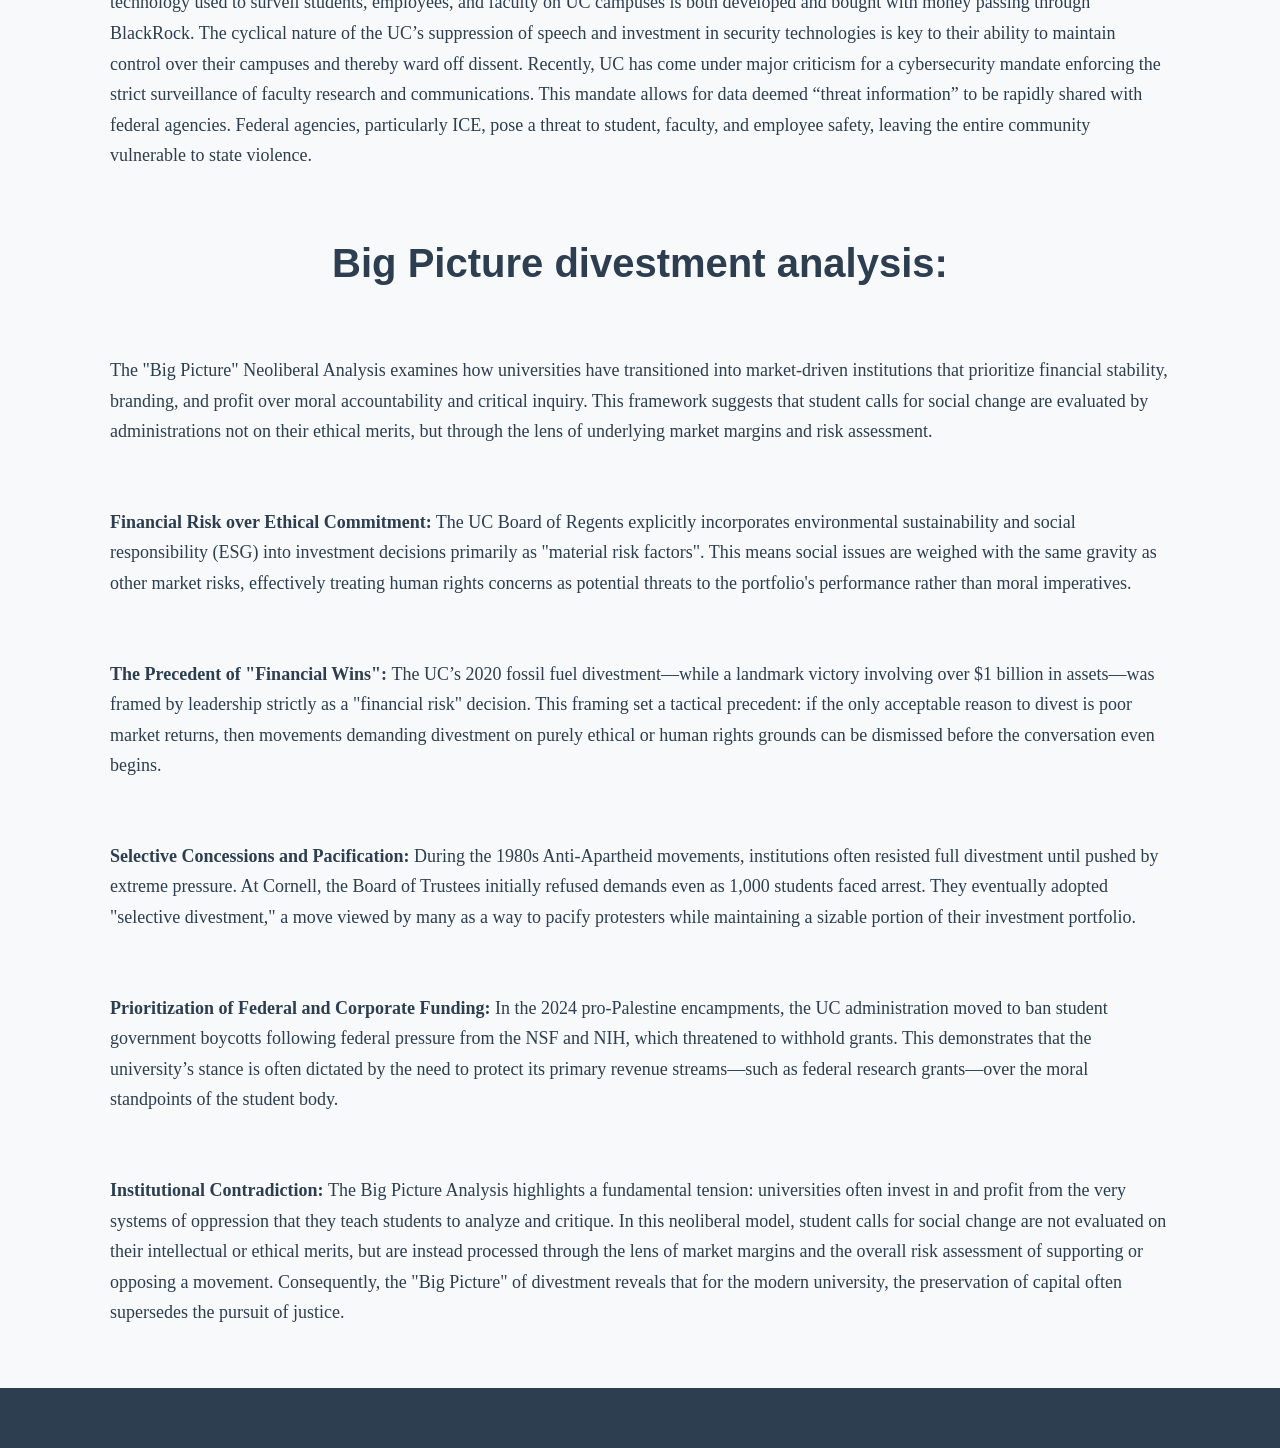
==== commit bc491ce0: "finished site" ====
--- a/index.html
+++ b/index.html
@@ -25,7 +25,7 @@
     <section class="timeline-section">
       <div class="container">
         <h2 class="section-title">Timeline</h2>
-        <p class="section-subtitle">clik on any event to learn more</p>
+        <p class="section-subtitle">click on any event to learn more</p>
 
         <!-- Timeline Container -->
         <div class="timeline">
@@ -47,9 +47,20 @@
                 </p>
               </div>
             </div>
-
+            <!-- Event 1.5 -->
+            <div class="timeline-event" data-year="2015" data-id="2">
+              <div class="event-dot"></div>
+              <div class="event-content">
+                <div class="event-year">1985</div>
+                <div class="event-title">UC Anti-Apartheid </div>
+                <p class="event-description">
+                 
+                  <a href="events/UC.html" class="event-link">Read full event</a>
+                </p>
+              </div>
+            </div>
             <!-- Event 2 -->
-            <div class="timeline-event" data-year="2015" data-id="2">
+            <div class="timeline-event" data-year="2015" data-id="3">
               <div class="event-dot"></div>
               <div class="event-content">
                 <div class="event-year">1985</div>
@@ -62,7 +73,7 @@
             </div>
 
             <!-- Event 3 -->
-            <div class="timeline-event" data-year="2016" data-id="3">
+            <div class="timeline-event" data-year="2016" data-id="4">
               <div class="event-dot"></div>
               <div class="event-content">
                 <div class="event-year">2012</div>
@@ -75,7 +86,7 @@
             </div>
 
             <!-- Event 4 -->
-            <div class="timeline-event" data-year="2024" data-id="4">
+            <div class="timeline-event" data-year="2024" data-id="5">
               <div class="event-dot"></div>
               <div class="event-content">
                 <div class="event-year">2024</div>
@@ -86,7 +97,7 @@
                 </p>
               </div>
             </div>
-            <div class="timeline-event" data-year="2024" data-id="5">
+            <div class="timeline-event" data-year="2024" data-id="6">
               <div class="event-dot"></div>
               <div class="event-content">
                 <div class="event-year">2024</div>
@@ -116,9 +127,7 @@
     <section class="investments-section" id="current-investments">
       <div class="container">
         <h2 class="section-title">Current UC Investments</h2>
-        <p class="section-subtitle">
-          Add summary
-        </p>
+        
 
         <div class="investments-sources">
           <h3 class="mini-title">Key Sources</h3>
@@ -176,13 +185,86 @@
     <!-- Articles Section -->
     <section class="articles-section">
       <div class="container">
+        
         <h2 class="section-title">Big Picture Divestment Analysis</h2>
-        <p class="section-subtitle">text.</p>
-
+        <div class="investments-sources">
+          <h3 class="mini-title">Key Sources</h3>
+          <ul class="source-list">
+            <li>
+              <a href="https://www.latimes.com/california/story/2024-04-27/uc-rejects-calls-for-israel-related-divestment-boycotts-driving-pro-palestinian-protests" target="_blank" rel="noopener noreferrer">
+                LA Times
+              </a>
+            </li>
+            <li>
+              <a href="https://www.leftvoice.org/the-crisis-of-the-neoliberal-university-and-the-need-for-a-working-class-alternative/
+" target="_blank" rel="noopener noreferrer">
+                Left Voice
+              </a>
+            </li>
+            
+          </ul>
+        </div>
+        <p class="article-text">Neoliberalism transforms universities into market driven institutions focused on profit, surveillance, branding, and credentialing rather than institutions dedicated to critical inquiry and the betterment of the public. Financial incentives have led universities to shift from encouraging change through productive thought, to taking political stances based on what would be best for their public image. A good example would be the Board of Regents deciding to incorporate environmental sustainability, social responsibility and governance into their investment decisions, due to seeing them as risk factors over ethical commitments. This mindset is in direct opposition to student activists, who advocate for divestment from a moral standpoint, whether it be in opposition to war, climate change, or military occupation.</p>
+        <p class="article-text">This dynamic is made clear when looking at the Neoliberal University pattern of response. During the Cornell Anti-Apartheid Movement, the Cornell Board of Trustees refused to meet any public demands, maintaining their position as around 1000 student protestors faced arrests. Eventually they made concessions by only partially divesting, still resisting the full demands of the students and maintaining a sizable chunk of their investment portfolio. It was a move that read more as a pacifying divestment while still maintaining their monetary interests rather than true change. When looking at the fossil fuel divestment movement, public demands were actually met in a “massive win”, with even an additional $1 billion invested in clean energy. However, the UCs were clear in that this was a financially driven decision, not a moral one. Furthermore, the 2024 Encampment movements protesting the Israeli militant occupation in Palestine were completely stonewalled, with Universities refusing to meet public demands. UC President Michael Drake even banned student organizations from further anti-Israel boycotts after federal pressure from the NSF and NIH threatened to withhold grants. This was a decisive decision firmly against the encampment movement, showing that they capitulated not to the student’s moral standpoints, but rather to financial pressure, showing the prioritization of monetary gain over morality.</p>
+        <p class="article-text">Over the years, there is a clear pattern of profit being the priority of school boards since the inception of the Neoliberal University. As a result, critical thought and calls for changes in society are evaluated not by the moral arguments presented, but by the underlying market margins and overall risk assessment of supporting or opposing student movements. While institutions present themselves as spaces for critical inquiry and social progress, their response to said inquiry and calls for progress ultimately is governed by a desire to maintain financial stability and monetary growth.</p>
         <div class="articles-grid">
           <!-- Article 1 -->
           
-        </div>
+          <h2 class="section-title">Media portrayal of student divestment protests</h2>
+       
+        <p class="article-text">The media is a powerful tool that can sway public opinion about all kinds of social and political issues. News outlets speak directly to the people and for the people in some cases.  In the case of protests on UC campuses, the media has the power to influence the general public into thinking a certain way about the goals and response to the student protests.</p>
+        <p class="article-text">The media can be a tool that allows people to create a story out of nothing, it allows issues that are unseen to be brought to public attention, but it can also be used to influence. Many news outlets are able to seem unbiased but no outlet can be entirely unbiased. The language can be unbiased in theory but the aspects they choose to focus on speak volumes on their agenda. For example, in the Reuters article, Trumps has begun to spin a narrative where students who are protesting against the genocide in Palestine are anti-semitic. The president has made claims that all students participating in these protests are actively participating against the rights of Jewish students and the university itself is turning a blind eye to the impacts the protests have and the feelings that may arise in some students when they see them. With the president's label as anti-semtic the protesters and their goal are lost in the media. Many people will fail to do more research and fail to recognize the protests' true goal is education and impact. This article’s language is critical of the president as they point out his hypocrisies in the final statement of the article. <a href="https://www.reuters.com/legal/ucla-sued-over-2024-mob-attack-pro-palestinian-protesters-2025-03-21/" target="_blank" rel="noopener noreferrer">“Trump has not initiated equivalent probes into allegations of Islamophobia and anti-Palestinian bias. A mob violently attacked pro-Palestinian protesters at UCLA in 2024, leading to changes in campus police leadership.”</a> The authors also included recognized voices and opinions of Jewish advocacy groups that claim the president and US government is labeling the situation as anti-semetic when it is not the case. The issue in the article is framed as an issue regarding our government and its utilization of the media. It correctly points out where President Trump falters and where his efforts should be going. It equally voices concern for the issue while also recognizing that there is true anti-semitism as well as Islamophobia emerging from this political debate. </p>
+        <p class="article-text">The media can be outwardly biased with the intention of spreading narratives that allow the focus to be on their own story. In these biased articles, the articles focus on unimportant aspects of the protests to refocus the readers attention from the student cause. This is an example of a biased article against the student divestment protests and encampments. This article focuses on the lawsuit filed against the UC campuses about their protests. It includes statements from government officials who are supportive of the lawsuit but fails to mention any other sides of the debate. The focus is not on the student protests and rather it is alleging the hurt it caused jewish students. The rhetoric of the article claims that all Jewish students on these campuses were discriminated against and barred from parts of campus because of these encampments but fails to include any quotes from real students. The article also highlights the anti-semitism claims brought up in the lawsuit and allows the reader to believe that UCLA paid the fines without complaint. UCLA was required to pay  6 million dollars after the lawsuit and it does not go into further detail about the legal complications of the lawsuit. Leading one to believe that the university’s payment was an admission of guilt. The media can be a political tool and this one is acting in favor of the president and the government’s position on anti-semitism. With no real quotes from students the reader is required to assume that ALL Jewish students were the targets of hate crimes during these (not mentioned) peaceful protests.<a href="https://example.com/source-article" target="_blank" rel="noopener noreferrer">“The lawsuit, filed in Los Angeles federal court, alleged the so-called pro-Palestinian zones broke civil rights laws and discriminated against the university's Jewish students.” </a>The article aligns itself with the views of the United States government and frames its arguments in ways that allows the reader to forget the true meaning of these student protests. The article focuses its attention on allegations and fails to mention that the universities in this lawsuit have a long standing history of student protests against their schools divestments. </p>
+        <p class="article-text"> With all these articles and media portrayals it is hard to see what the media actually believe about student divestment protests. The article by YouGov has polled people from all different age ranges, religions, and education levels to fully get the scope on what the public thinks about student protests. Although this article is not showing bias or unbias, the information is important to the research above because it can be hard to truly understand what the people believe and the media’s portrayal of the general public.<a href="https://yougov.com/en-us/articles/49311-opinion-on-pro-palestinian-college-campus-protests" target="_blank">The polls do show that a high percentage of Americans believe there should be harsher punishments for student protests. </a> The protests are met with a lot of hostility from people who are 45 years or older. They do not believe the protests should be happening and they find that the punishments for these protests are too soft. 62% of Americans of this age category do not support the protests. 48% of them find the punishments to be too weak. And 41% (45-64 age range) believe it is impossible for universities to divest from Israel. This is what the general public and large block of voters believe. 
+If we put the focus on college students we would see that a small number of 18-29 year olds are not sure whether we can divest from Israel or not. There is not a category that feels strongly about the subject. The younger generations (18-44 year olds) are more equal when it comes to support or opposition for the protests. More said that they support the protests (40%) but a good number of them have opposition for it (30%). </p>
+        
+
+<div class="articles-grid">
+        </div>
+        <h2 class="section-title">UC Investment impacts</h2>
+        <div class="investments-sources">
+          <h3 class="mini-title">Key Sources</h3>
+          <ul class="source-list">
+            <li>
+              <a href="https://www.afscme.org/blog/as-housing-costs-soar-workers-are-left-out-in-the-cold" target="_blank" rel="noopener noreferrer">
+                AFSCME
+              </a>
+            </li>
+            <li>
+              <a href="https://actionnetwork.org/user_files/user_files/000/110/931/original/Public_Cost_of_UC_Housing_Crisis_-_revised_pub_date.pdf" target="_blank" rel="noopener noreferrer">
+                AFSCME
+              </a>
+            </li>
+            <li>
+              <a href="https://cityonahillpress.com/2025/02/28/dollars-at-play-ucscs-investment-in-blackrock/#:~:text=The%20UC%27s%20investment%20portfolio,in%20investments%20managed%20by%20BlackRock." target="_blank" rel="noopener noreferrer">
+                City on a Hill
+              </a>
+            </li>
+            
+          </ul>
+        </div>
+        <p class="article-text">Despite promises to support their community, UC investments are directly linked to entities that are responsible for contributing to housing insecurity amongst UC employees.
+
+Deshundre Richee, a father of two working as a custodian at UCLA Health, exemplifies the issue with UC’s predatory investments and simultaneous disregard for their workers. Though he provides a crucial service to one of the state's top healthcare facilities, Richee’s wages are not enough to secure him basic essentials. For the last two years, he’s lived at the Los Angeles Mission, a homeless shelter in downtown L.A.’s Skid Row neighborhood. His story is just one of the countless UC employees subject to housing insecurity and subpar living conditions. Rather than offer housing benefits the UC already provides for senior faculty and managers, UC continues to invest in companies that further the crisis.</p>
+        <p class="article-text">A significant portion of UC employees face poverty and housing insecurity. In 2024, two-thirds of UC frontline service and patient care workers met U.S. Department of Housing and Urban Development’s (HUD) definition of “low” or “very low” income. This reflects a failure of the UC system to provide their employees with living wages, but their investments in Blackstone’s Real Estate Income Trust (BREIT) only serve to further diminish quality of life for their employees. As the nation's largest corporate landlord, Blackstone is directly responsible for rising rent prices and the subsequent displacement of low-income families. The company also funneled over $14 million dollars into campaigns advocating against rent control measures in California. UC’s $4.5 billion dollar investment in BREIT is equivalent to almost 19,000 rental units. </p>
+        <p class="article-text"> Over the past few years, AFSCME Local 3299 has called on the UC to divest from Blackstone and instead focus funds back into the welfare of UC employees, citing the UC’s $4.5 billion dollar investment in BREIT as “a major driver of the housing affordability crisis” in California. </p>
+        <p class="article-text">BlackRock, a former subsidiary of Blackstone, manages $2.1 billion dollars for UC, with $163 million invested in BlackRock itself. The company, headed by UCLA alumni Larry Fink, has invested $36 billion in military weapons companies. Fink himself has contributed massively to the New York City Police Foundation, which raises money to supply the NYPD with equipment and surveillance technology developed by the very companies with which his firm invests. The NYPD was deployed against pro-Palestinian protestors at Columbia University, engaging in the active suppression of student activism, and going as far as to physically assault protestors. This behavior is completely in line with the violent actions of officers at protests across the nation, including those at UCLA. Both the NYPD and LAPD engage in predictive policing methods reliant on facial recognition technology, software that LAPD officers claimed could be used in the investigation of the UCLA pro-Palestinian protests. 
+
+The technology used to surveil students, employees, and faculty on UC campuses is both developed and bought with money passing through BlackRock. The cyclical nature of the UC’s suppression of speech and investment in security technologies is key to their ability to maintain control over their campuses and thereby ward off dissent. Recently, UC has come under major criticism for a cybersecurity mandate enforcing the strict surveillance of faculty research and communications. This mandate allows for data deemed “threat information” to be rapidly shared with federal agencies. Federal agencies, particularly ICE, pose a threat to student, faculty, and employee safety, leaving the entire community vulnerable to state violence. </p>
+        <div class="articles-grid">
+      </div>
+
+
+      <h2 class="section-title">Big Picture divestment analysis: </h2>
+
+        <p class="article-text">The "Big Picture" Neoliberal Analysis examines how universities have transitioned into market-driven institutions that prioritize financial stability, branding, and profit over moral accountability and critical inquiry. This framework suggests that student calls for social change are evaluated by administrations not on their ethical merits, but through the lens of underlying market margins and risk assessment.</p>
+        <p class="article-text"><strong>Financial Risk over Ethical Commitment:</strong> The UC Board of Regents explicitly incorporates environmental sustainability and social responsibility (ESG) into investment decisions primarily as "material risk factors". This means social issues are weighed with the same gravity as other market risks, effectively treating human rights concerns as potential threats to the portfolio's performance rather than moral imperatives.</p>
+        <p class="article-text"><strong>The Precedent of "Financial Wins": </strong> The UC’s 2020 fossil fuel divestment—while a landmark victory involving over $1 billion in assets—was framed by leadership strictly as a "financial risk" decision. This framing set a tactical precedent: if the only acceptable reason to divest is poor market returns, then movements demanding divestment on purely ethical or human rights grounds can be dismissed before the conversation even begins.</p>
+        <p class="article-text"><strong>Selective Concessions and Pacification: </strong>During the 1980s Anti-Apartheid movements, institutions often resisted full divestment until pushed by extreme pressure. At Cornell, the Board of Trustees initially refused demands even as 1,000 students faced arrest. They eventually adopted "selective divestment," a move viewed by many as a way to pacify protesters while maintaining a sizable portion of their investment portfolio.</p>
+        <p class="article-text"><strong>Prioritization of Federal and Corporate Funding: </strong>In the 2024 pro-Palestine encampments, the UC administration moved to ban student government boycotts following federal pressure from the NSF and NIH, which threatened to withhold grants. This demonstrates that the university’s stance is often dictated by the need to protect its primary revenue streams—such as federal research grants—over the moral standpoints of the student body.</p>
+        <p class="article-text"><strong>Institutional Contradiction: </strong>The Big Picture Analysis highlights a fundamental tension: universities often invest in and profit from the very systems of oppression that they teach students to analyze and critique. In this neoliberal model, student calls for social change are not evaluated on their intellectual or ethical merits, but are instead processed through the lens of market margins and the overall risk assessment of supporting or opposing a movement. Consequently, the "Big Picture" of divestment reveals that for the modern university, the preservation of capital often supersedes the pursuit of justice.</p>
+
+        <div class="articles-grid">
       </div>
     </section>
 
@@ -198,3 +280,4 @@
     <script src="js/script.js"></script>
   </body>
 </html>
+
--- a/css/style.css
+++ b/css/style.css
@@ -119,6 +119,9 @@
 /* Timeline Events Container */
 .timeline-events {
   display: flex;
+  gap: 60px;
+  overflow-x: auto;
+  padding-bottom: 20px;
   justify-content: space-between;
   align-items: center;
   position: relative;
@@ -127,7 +130,7 @@
 
 /* Individual Timeline Event */
 .timeline-event {
-  flex: 1;
+  flex: 0 0 200px;
   display: flex;
   flex-direction: column;
   align-items: center;
@@ -512,4 +515,14 @@
   border-radius: 10px;
   margin: 20px auto;
   display: block;
+}
+
+.article-text {
+  max-width: 1100px;
+  margin: 60px auto;
+  padding: 0 20px;
+  font-family: Georgia, "Times New Roman", serif;
+  line-height: 1.7;
+  font-size: 18px;
+  color: #2c3e50;
 }
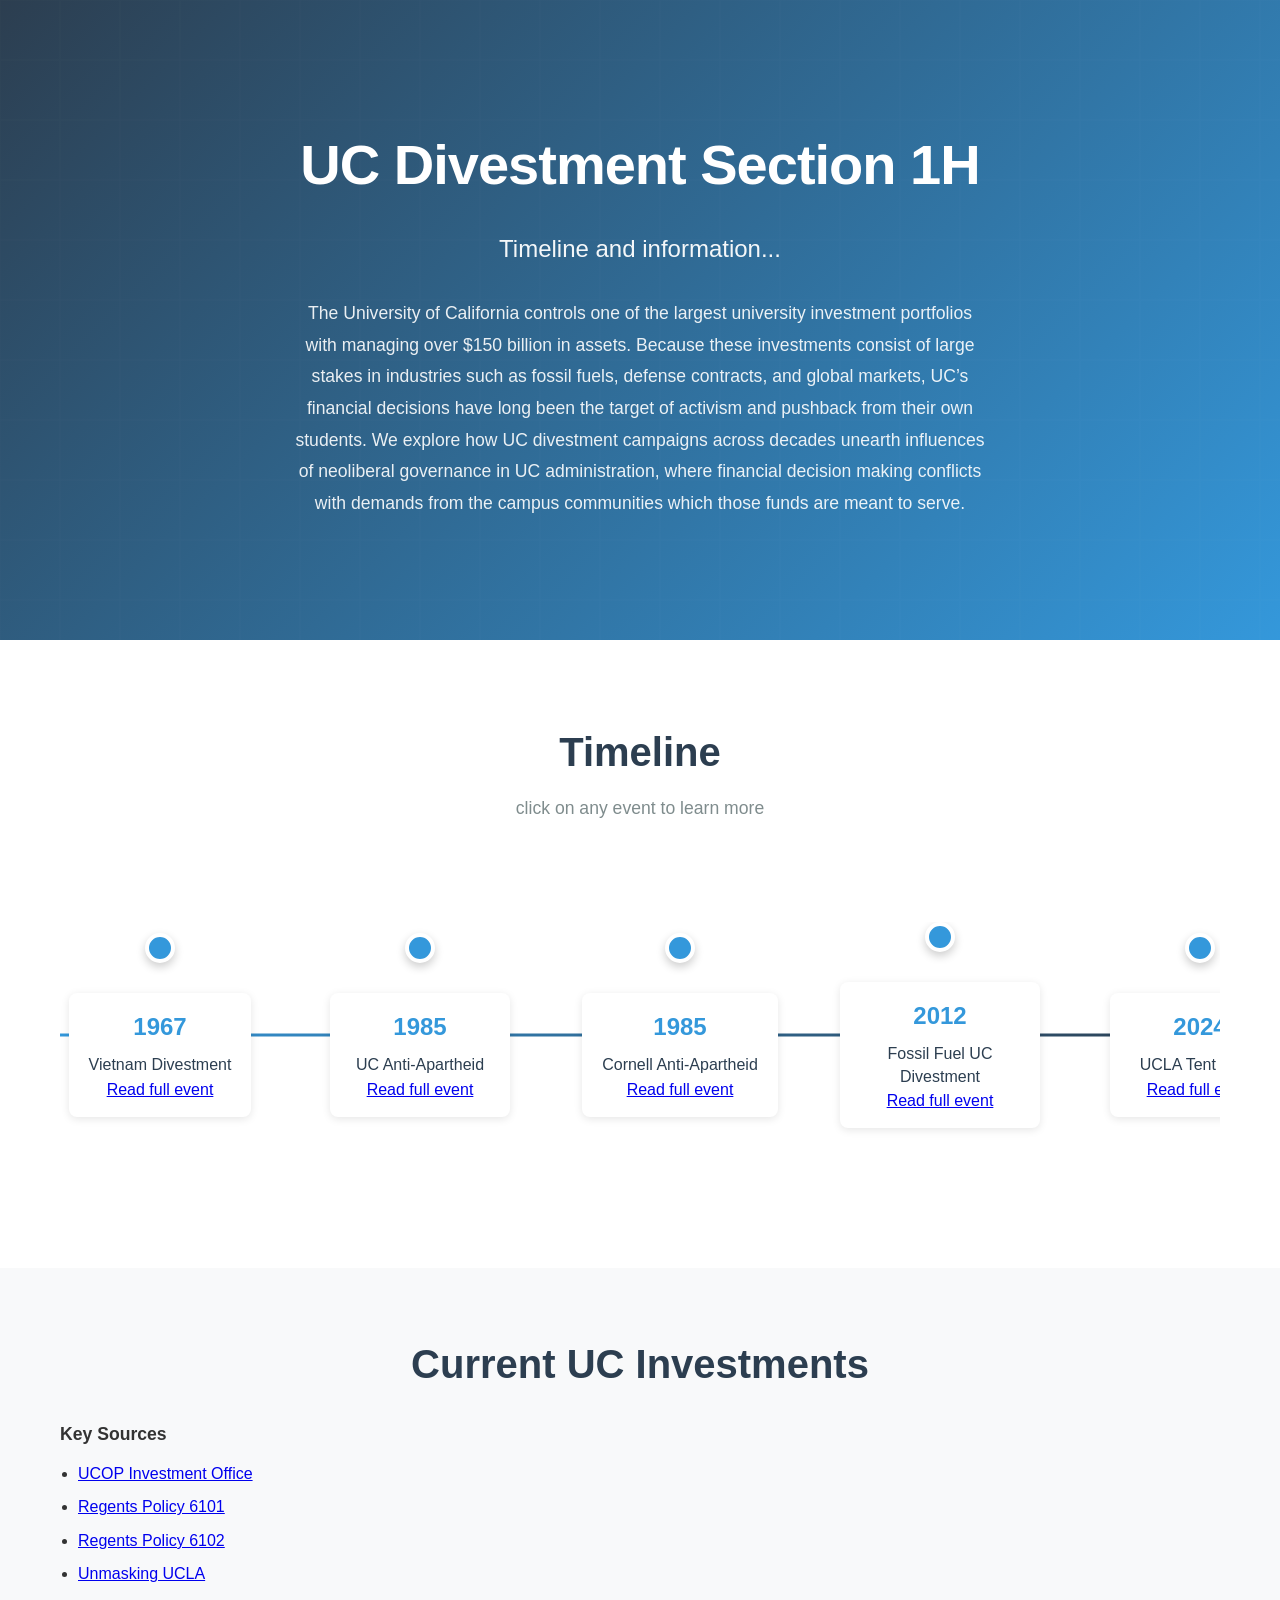
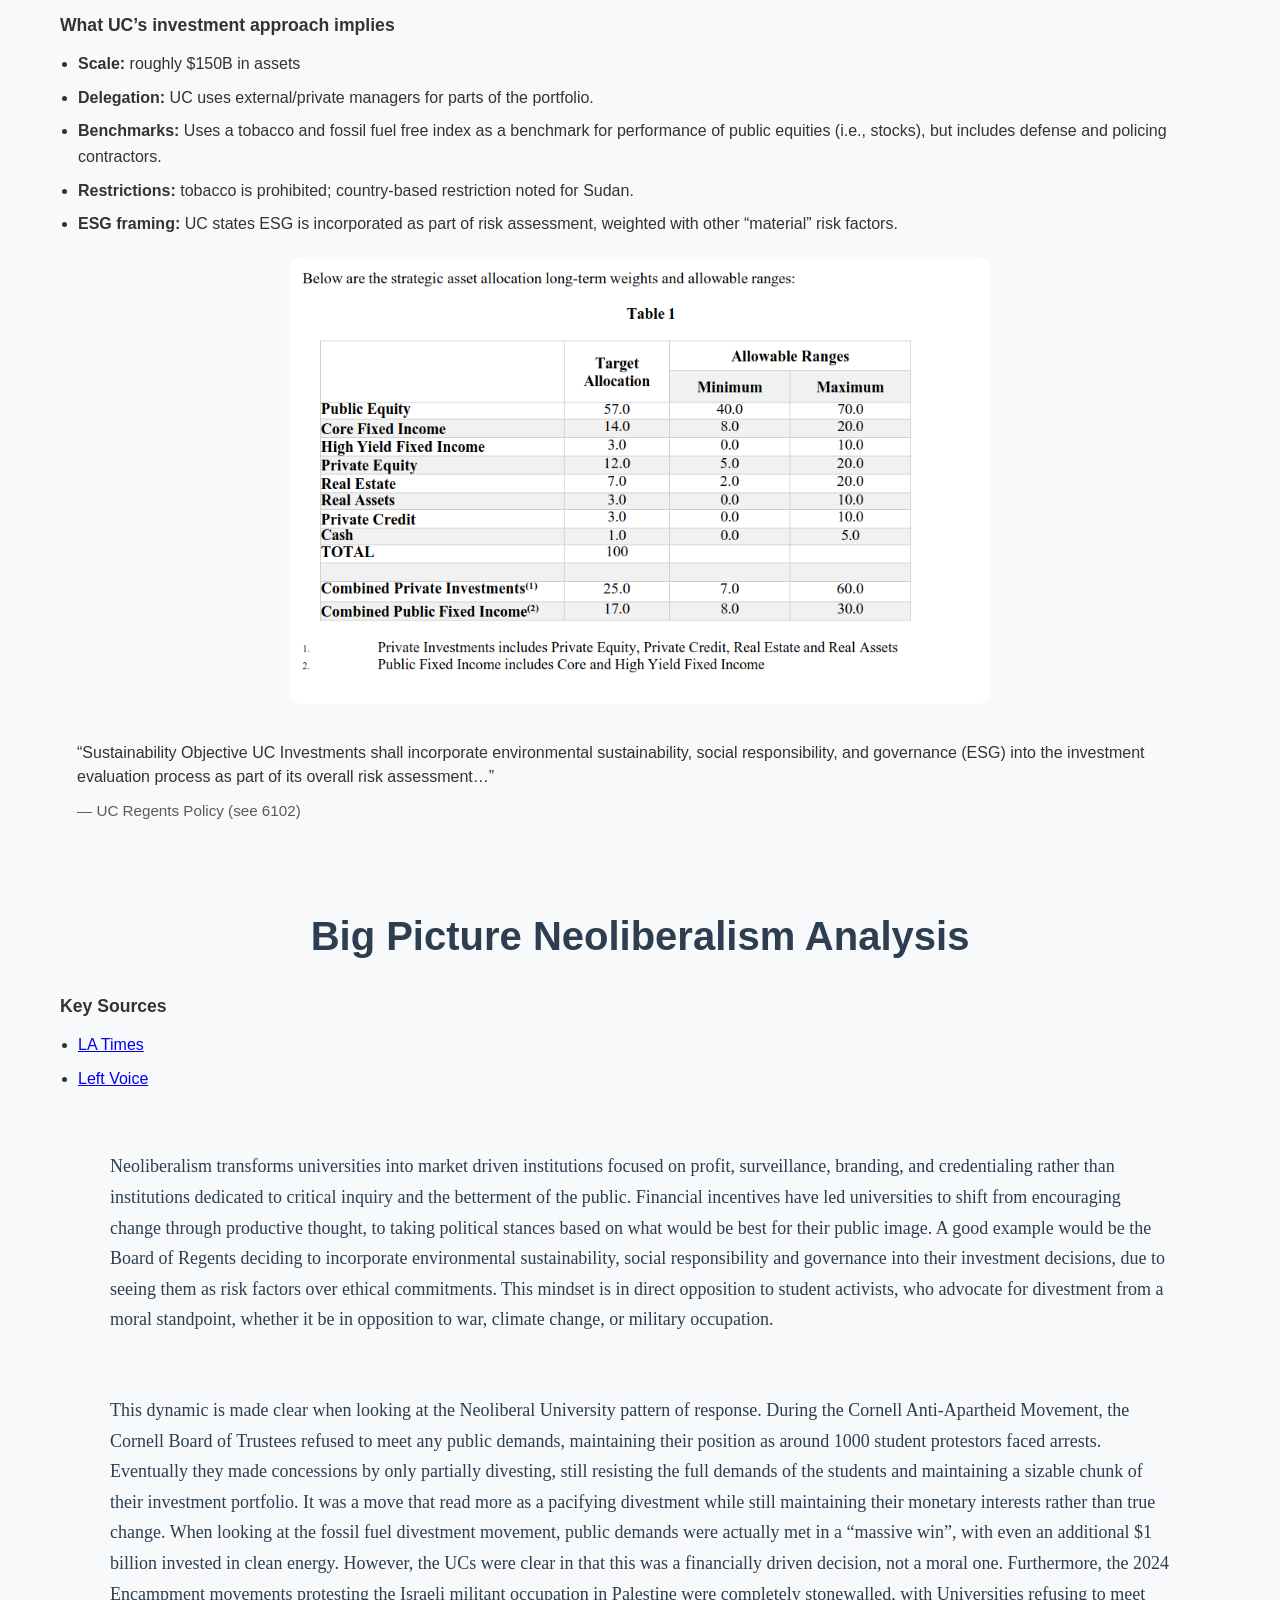
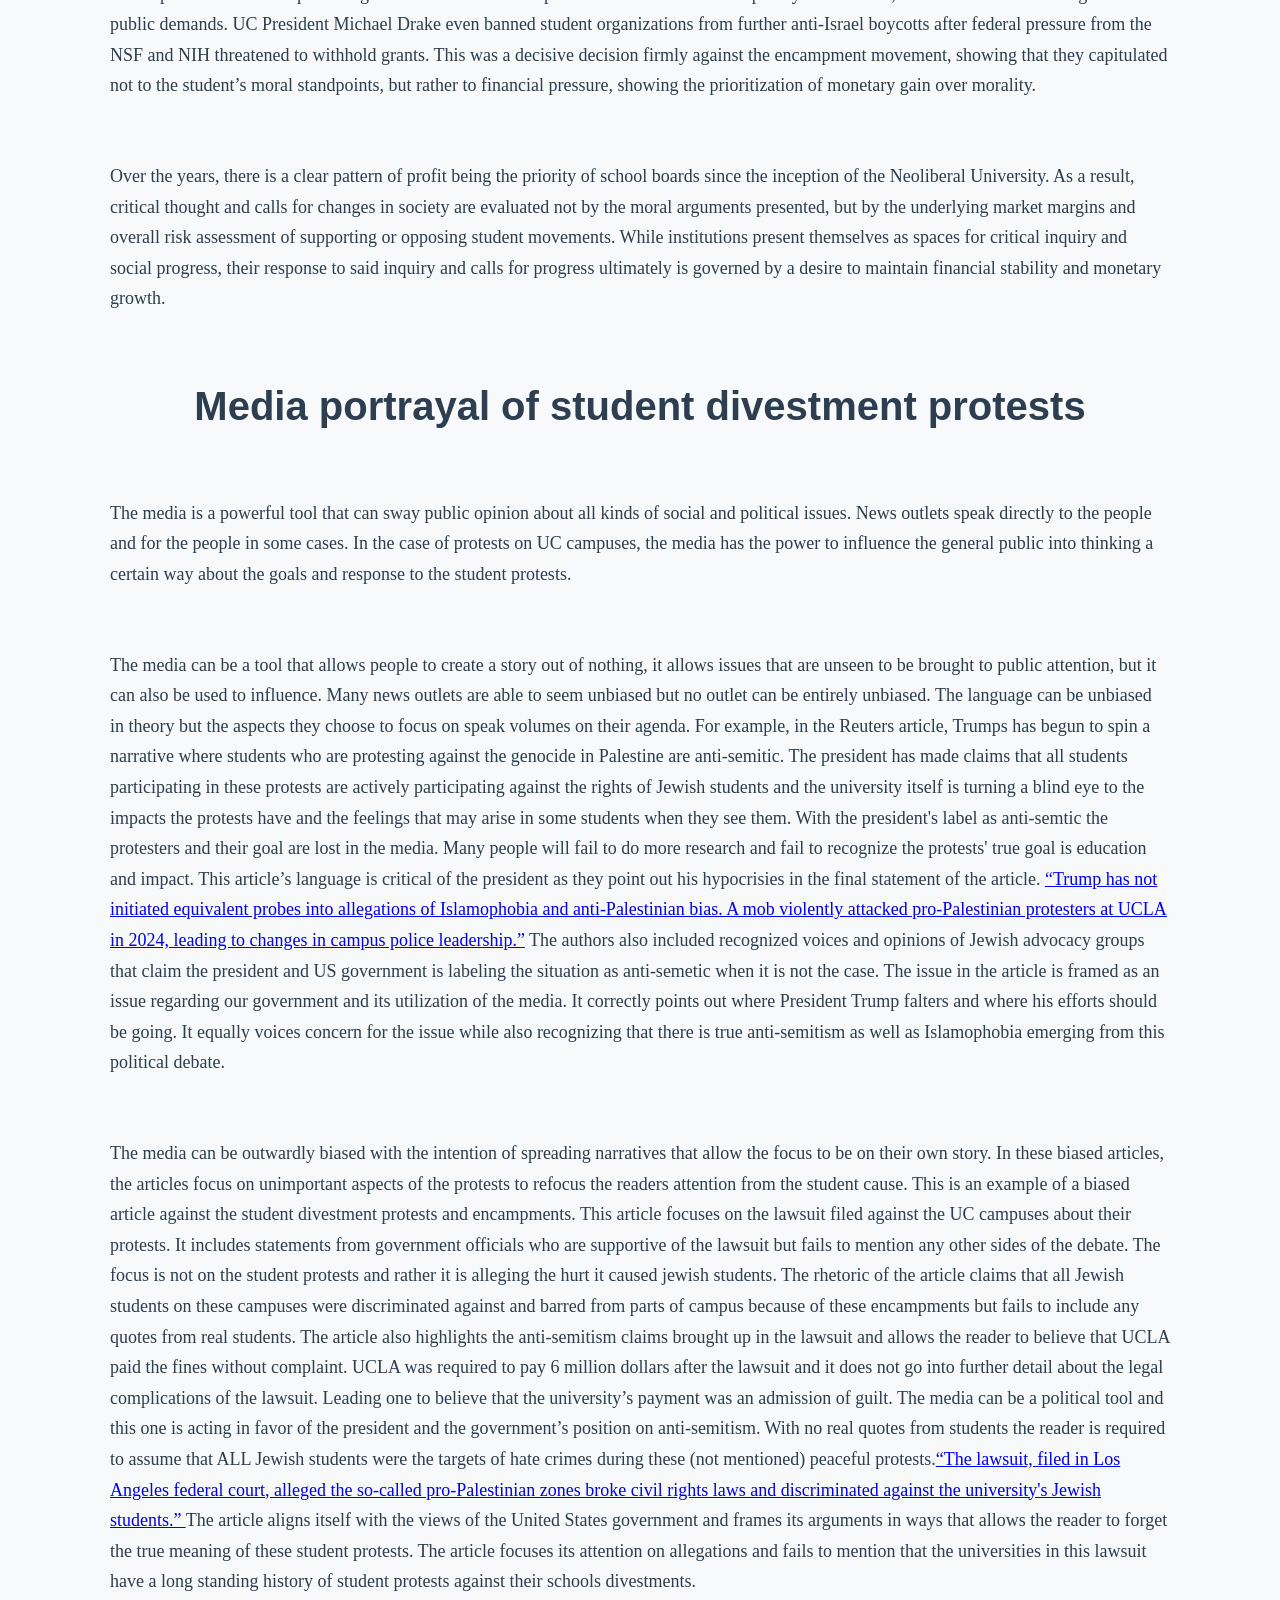
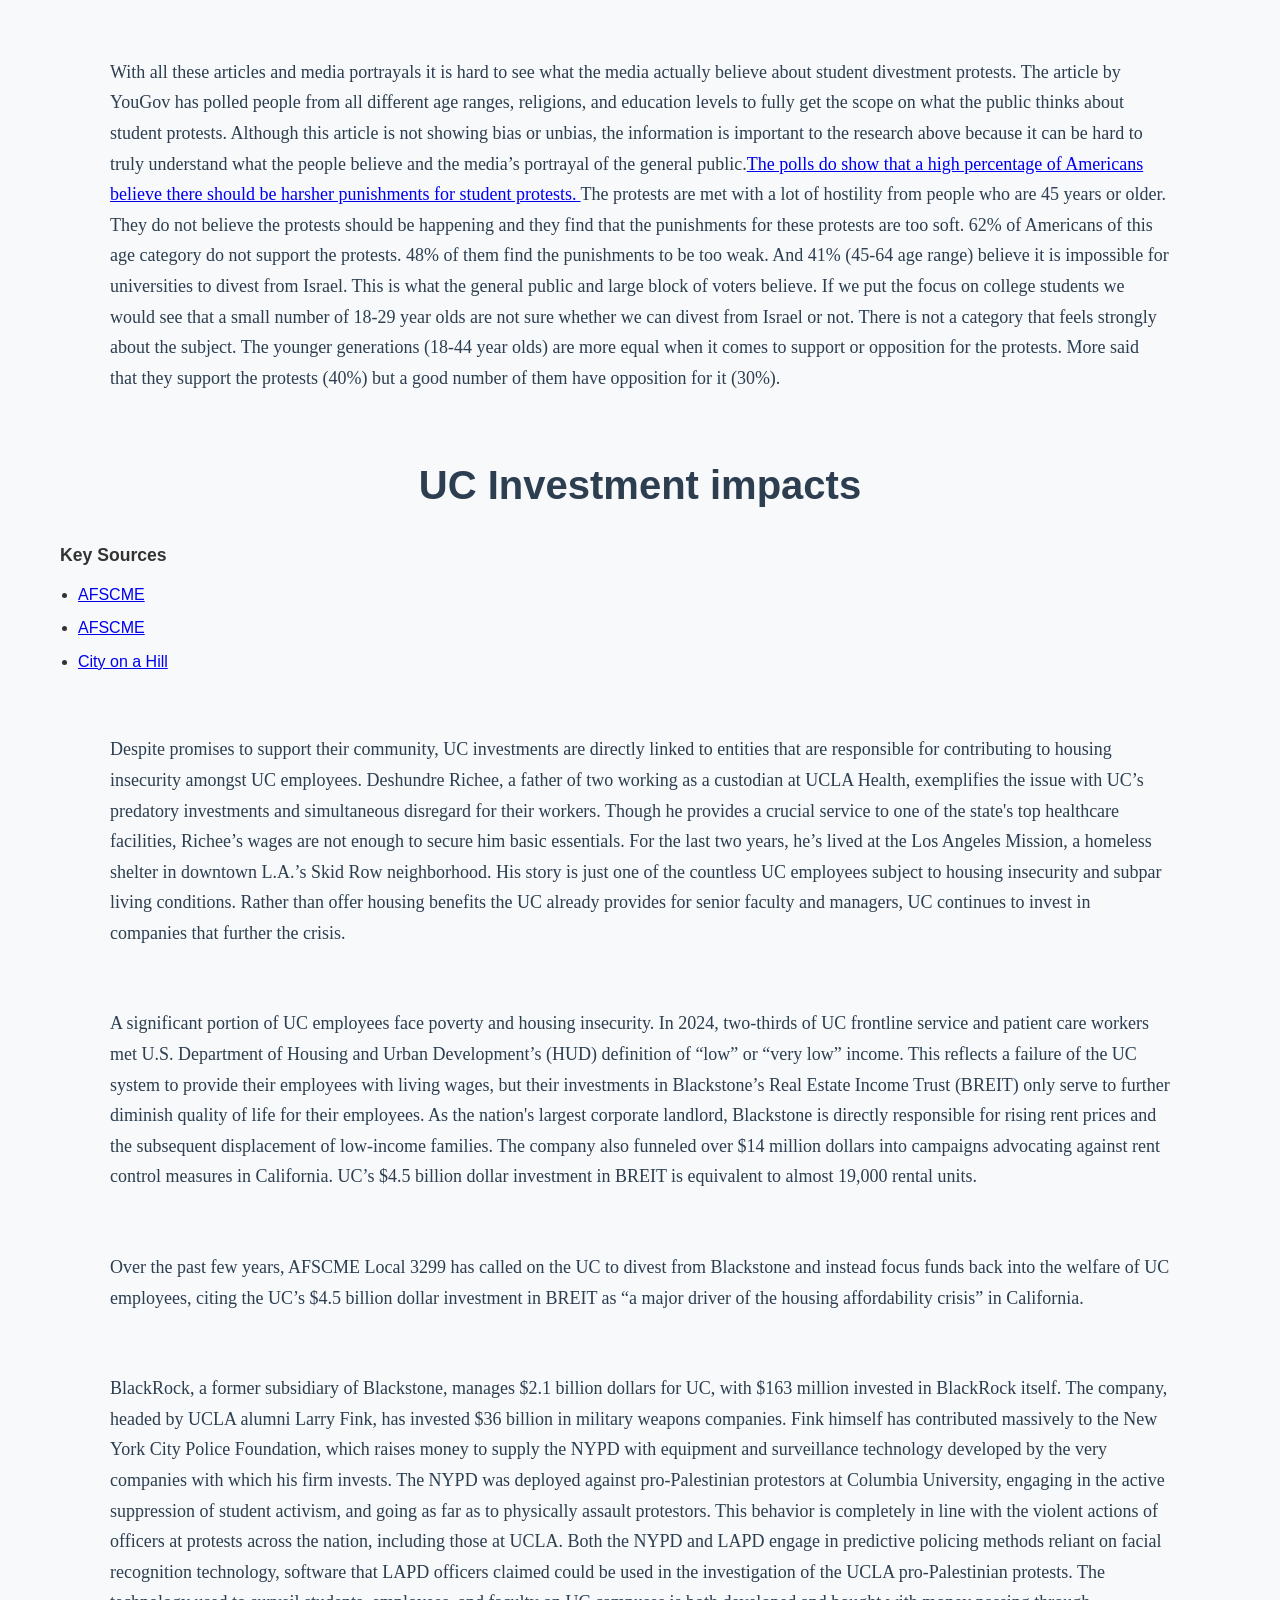
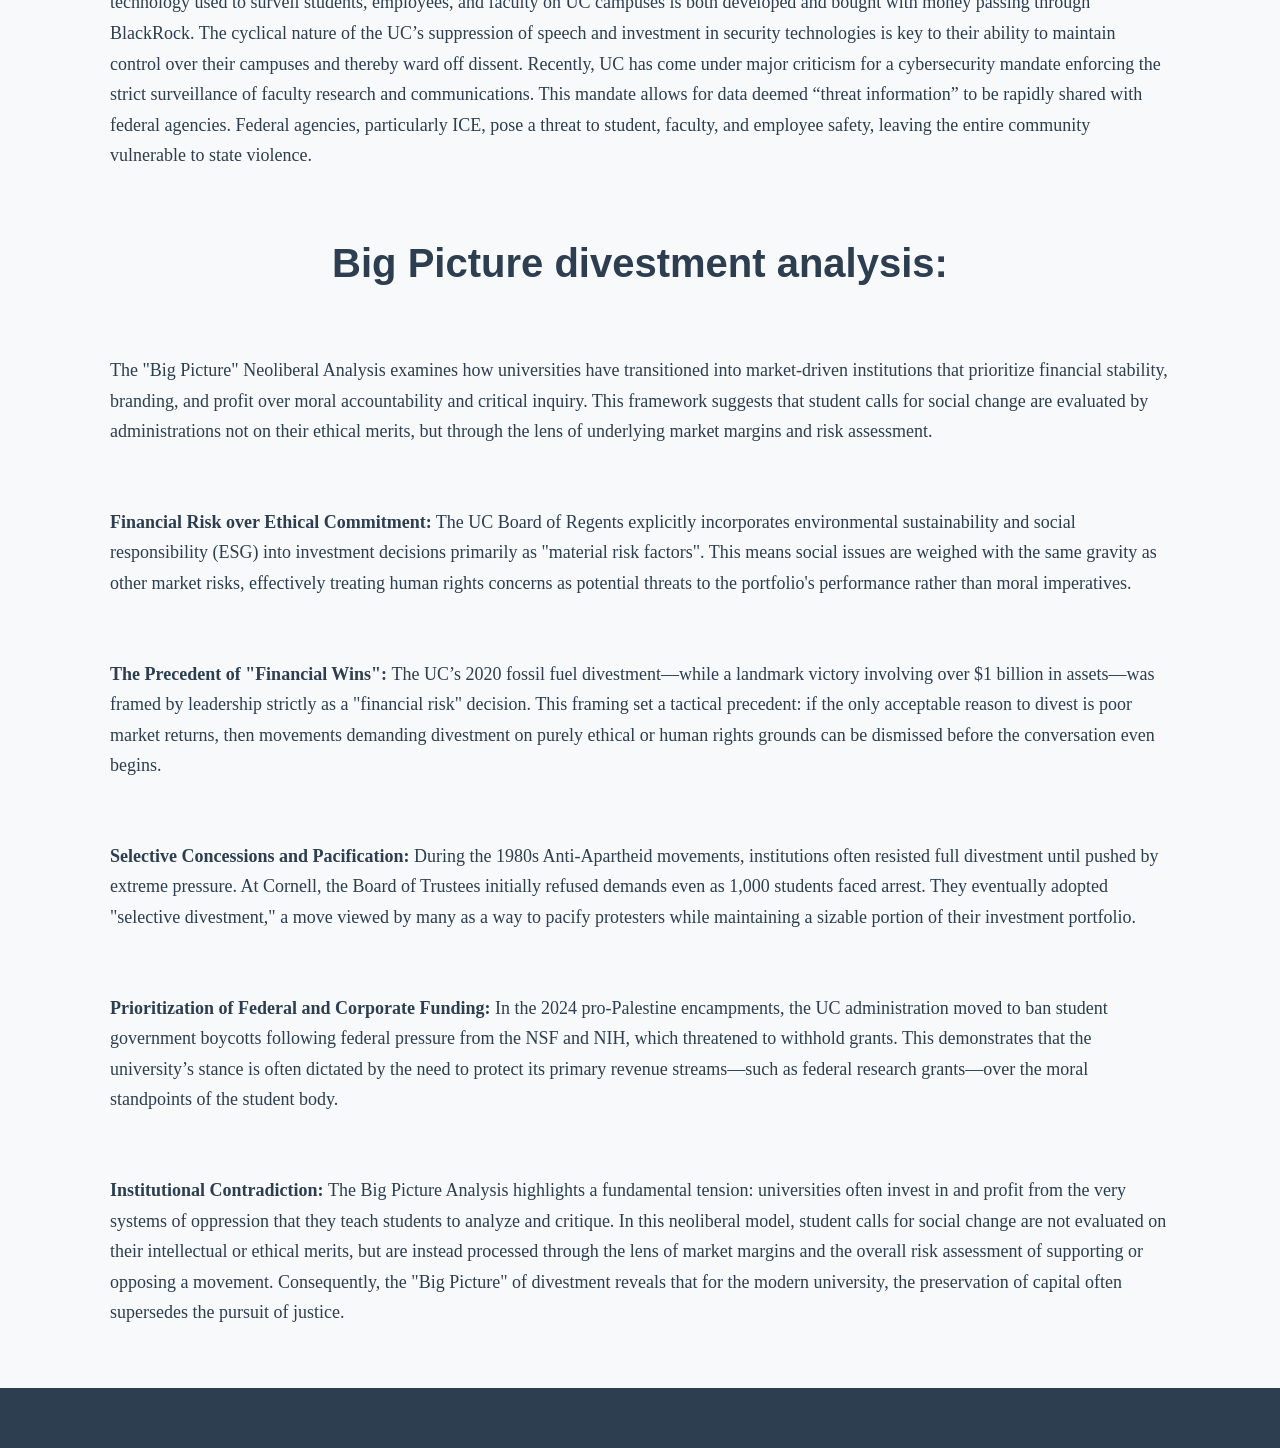
==== commit 579dbf1d: "added missing page" ====
--- a/index.html
+++ b/index.html
@@ -97,6 +97,7 @@
                 </p>
               </div>
             </div>
+            
             <div class="timeline-event" data-year="2024" data-id="6">
               <div class="event-dot"></div>
               <div class="event-content">
@@ -105,6 +106,18 @@
                 <p class="event-description">
                  
                   <a href="events/Palestine.html" class="event-link">Read full event</a>
+                </p>
+              </div>
+            </div>
+
+            <div class="timeline-event" data-year="2026" data-id="7">
+              <div class="event-dot"></div>
+              <div class="event-content">
+                <div class="event-year">Current</div>
+                <div class="event-title">Campaigns Today</div>
+                <p class="event-description">
+                 
+                  <a href="events/Divest.html" class="event-link">Read full event</a>
                 </p>
               </div>
             </div>
@@ -186,7 +199,7 @@
     <section class="articles-section">
       <div class="container">
         
-        <h2 class="section-title">Big Picture Divestment Analysis</h2>
+        <h2 class="section-title">Big Picture Neoliberalism Analysis</h2>
         <div class="investments-sources">
           <h3 class="mini-title">Key Sources</h3>
           <ul class="source-list">
